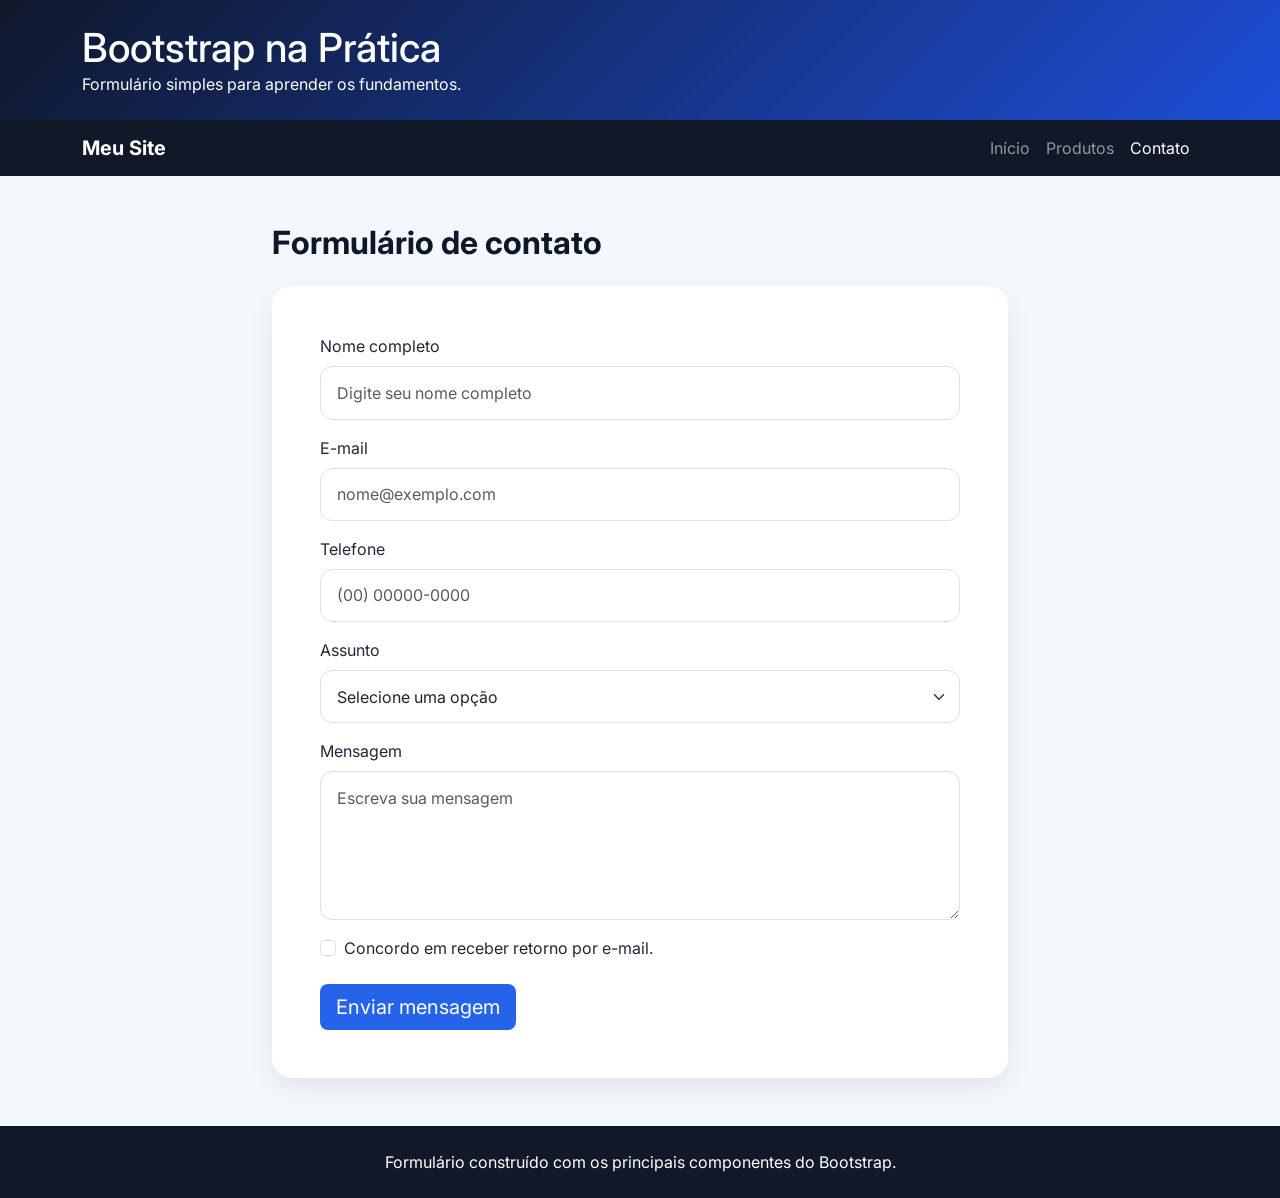
==== contato.html @ 5fde9490 "Initial commit: site didático Bootstrap com 3 páginas Site introdutório de HTML/CSS/Bootstrap com: -" ====
<!DOCTYPE html>
<html lang="pt-BR">
<head>
  <meta charset="UTF-8">
  <meta name="viewport" content="width=device-width, initial-scale=1.0">
  <title>Contato</title>

  <link rel="preconnect" href="https://fonts.googleapis.com">
  <link rel="preconnect" href="https://fonts.gstatic.com" crossorigin>
  <link href="https://fonts.googleapis.com/css2?family=Inter:wght@400;600;700&display=swap" rel="stylesheet">

  <link
    href="https://cdn.jsdelivr.net/npm/bootstrap@5.3.3/dist/css/bootstrap.min.css"
    rel="stylesheet"
  >

  <link rel="stylesheet" href="css/style.css">
</head>
<body>

  <header class="topo">
    <div class="container py-4">
      <h1 class="m-0">Bootstrap na Prática</h1>
      <p class="m-0">Formulário simples para aprender os fundamentos.</p>
    </div>
  </header>

  <nav class="navbar navbar-expand-lg navbar-dark menu-principal">
    <div class="container">
      <a class="navbar-brand fw-bold" href="index.html">Meu Site</a>

      <button class="navbar-toggler" type="button" data-bs-toggle="collapse" data-bs-target="#menuNavegacao" aria-controls="menuNavegacao" aria-expanded="false" aria-label="Alternar navegação">
        <span class="navbar-toggler-icon"></span>
      </button>

      <div class="collapse navbar-collapse" id="menuNavegacao">
        <ul class="navbar-nav ms-auto">
          <li class="nav-item">
            <a class="nav-link" href="index.html">Início</a>
          </li>
          <li class="nav-item">
            <a class="nav-link" href="produtos.html">Produtos</a>
          </li>
          <li class="nav-item">
            <a class="nav-link active" href="contato.html">Contato</a>
          </li>
        </ul>
      </div>
    </div>
  </nav>

  <main class="container my-5">
    <section class="row justify-content-center">
      <div class="col-lg-8">
        <h2 class="titulo-secao mb-4">Formulário de contato</h2>

        <form class="card-form p-4 p-md-5">
          <div class="mb-3">
            <label for="nome" class="form-label">Nome completo</label>
            <input type="text" class="form-control" id="nome" placeholder="Digite seu nome completo">
          </div>

          <div class="mb-3">
            <label for="email" class="form-label">E-mail</label>
            <input type="email" class="form-control" id="email" placeholder="nome@exemplo.com">
          </div>

          <div class="mb-3">
            <label for="telefone" class="form-label">Telefone</label>
            <input type="tel" class="form-control" id="telefone" placeholder="(00) 00000-0000">
          </div>

          <div class="mb-3">
            <label for="assunto" class="form-label">Assunto</label>
            <select class="form-select" id="assunto">
              <option selected>Selecione uma opção</option>
              <option value="duvida">Dúvida</option>
              <option value="suporte">Suporte</option>
              <option value="orcamento">Orçamento</option>
            </select>
          </div>

          <div class="mb-3">
            <label for="mensagem" class="form-label">Mensagem</label>
            <textarea class="form-control" id="mensagem" rows="5" placeholder="Escreva sua mensagem"></textarea>
          </div>

          <div class="form-check mb-4">
            <input class="form-check-input" type="checkbox" value="" id="confirmacao">
            <label class="form-check-label" for="confirmacao">
              Concordo em receber retorno por e-mail.
            </label>
          </div>

          <button type="submit" class="btn btn-primary btn-lg">Enviar mensagem</button>
        </form>
      </div>
    </section>
  </main>

  <footer class="rodape">
    <div class="container py-4 text-center">
      <p class="m-0">Formulário construído com os principais componentes do Bootstrap.</p>
    </div>
  </footer>

  <script src="https://cdn.jsdelivr.net/npm/bootstrap@5.3.3/dist/js/bootstrap.bundle.min.js"></script>
</body>
</html>
---- css/style.css ----
* {
  box-sizing: border-box;
}

body {
  margin: 0;
  font-family: 'Inter', sans-serif;
  background: #f4f7fb;
  color: #1f2937;
}

.topo {
  background: linear-gradient(135deg, #0f172a, #1d4ed8);
  color: #ffffff;
}

.menu-principal {
  background: #111827;
}

.titulo-secao {
  font-weight: 700;
  color: #0f172a;
}

.imagem-carrossel {
  height: 500px;
  object-fit: cover;
}

.card-galeria {
  background: #ffffff;
  border-radius: 18px;
  overflow: hidden;
  box-shadow: 0 10px 25px rgba(15, 23, 42, 0.08);
  transition: transform 0.3s ease, box-shadow 0.3s ease;
  margin: 0;
}

.card-galeria img {
  width: 100%;
  height: 220px;
  object-fit: cover;
  display: block;
}

.card-galeria figcaption {
  padding: 1rem;
  text-align: center;
  font-weight: 600;
  background: #ffffff;
}

.card-galeria:hover {
  transform: translateY(-8px);
  box-shadow: 0 18px 35px rgba(15, 23, 42, 0.14);
}

.tabela-personalizada {
  background: #ffffff;
  border-radius: 16px;
  overflow: hidden;
  box-shadow: 0 10px 25px rgba(15, 23, 42, 0.08);
}

.card-form {
  background: #ffffff;
  border-radius: 20px;
  box-shadow: 0 10px 25px rgba(15, 23, 42, 0.08);
}

.rodape {
  background: #111827;
  color: #ffffff;
  margin-top: 40px;
}

.btn-primary {
  background: #2563eb;
  border: none;
}

.btn-primary:hover {
  background: #1d4ed8;
}

.form-control,
.form-select {
  border-radius: 12px;
  padding: 0.85rem 1rem;
}

@media (max-width: 768px) {
  .imagem-carrossel {
    height: 280px;
  }
}
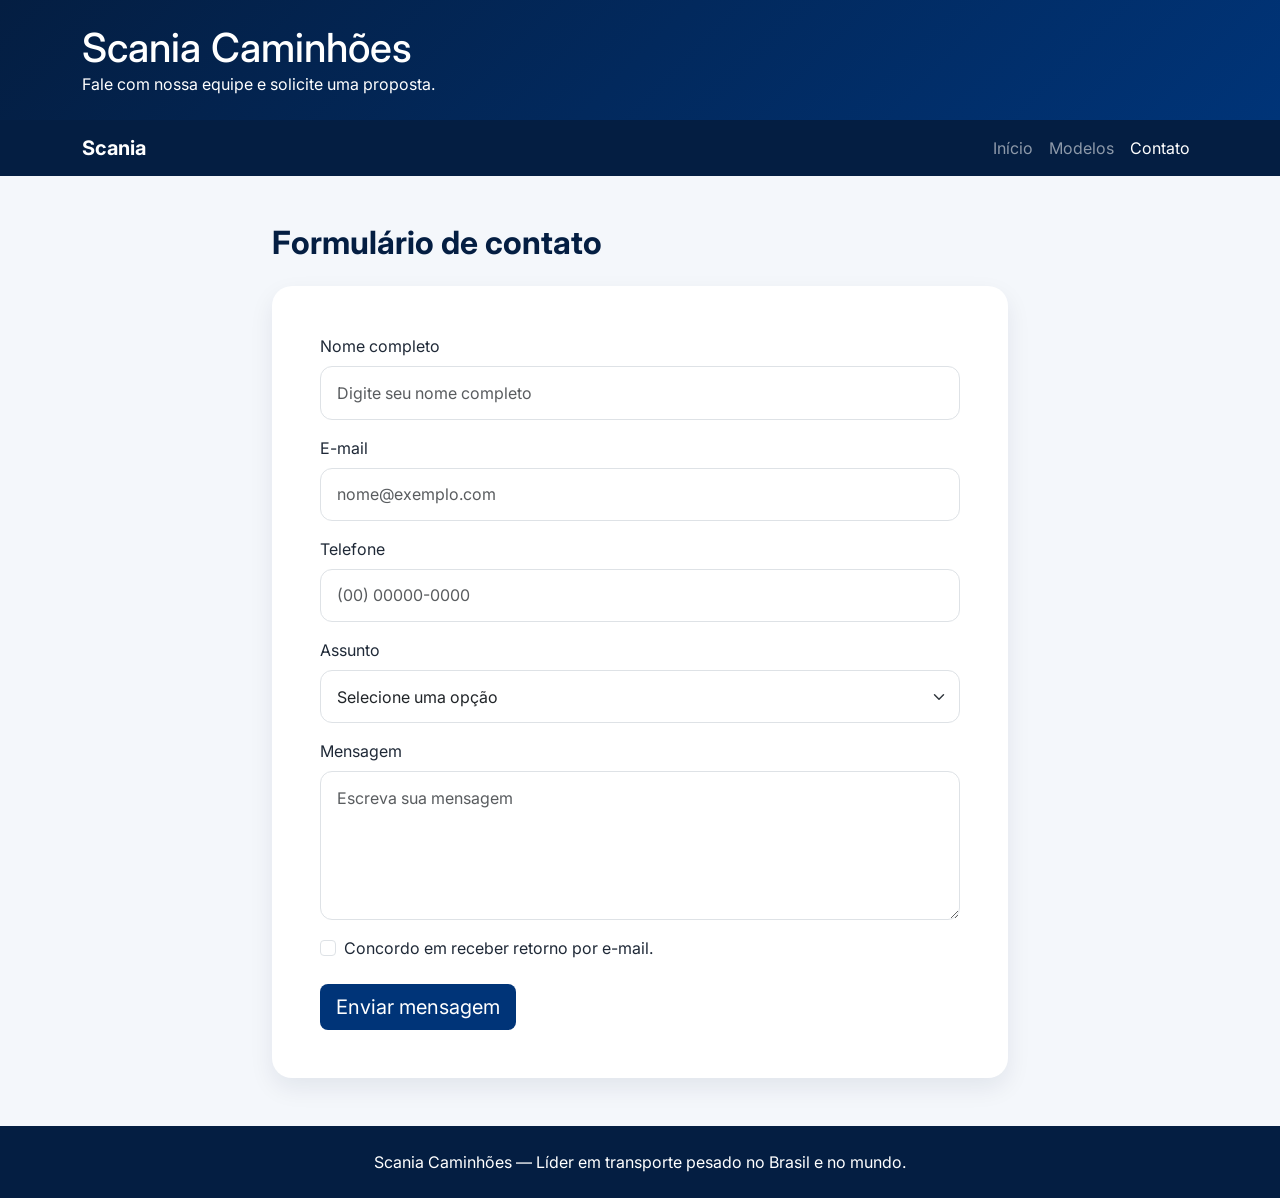
==== commit d984464b: "Adapta site para Scania Caminhões Altera textos, cores e imagens das três páginas para o tema Scania" ====
--- a/contato.html
+++ b/contato.html
@@ -3,7 +3,7 @@
 <head>
   <meta charset="UTF-8">
   <meta name="viewport" content="width=device-width, initial-scale=1.0">
-  <title>Contato</title>
+  <title>Contato Scania</title>
 
   <link rel="preconnect" href="https://fonts.googleapis.com">
   <link rel="preconnect" href="https://fonts.gstatic.com" crossorigin>
@@ -20,14 +20,14 @@
 
   <header class="topo">
     <div class="container py-4">
-      <h1 class="m-0">Bootstrap na Prática</h1>
-      <p class="m-0">Formulário simples para aprender os fundamentos.</p>
+      <h1 class="m-0">Scania Caminhões</h1>
+      <p class="m-0">Fale com nossa equipe e solicite uma proposta.</p>
     </div>
   </header>
 
   <nav class="navbar navbar-expand-lg navbar-dark menu-principal">
     <div class="container">
-      <a class="navbar-brand fw-bold" href="index.html">Meu Site</a>
+      <a class="navbar-brand fw-bold" href="index.html">Scania</a>
 
       <button class="navbar-toggler" type="button" data-bs-toggle="collapse" data-bs-target="#menuNavegacao" aria-controls="menuNavegacao" aria-expanded="false" aria-label="Alternar navegação">
         <span class="navbar-toggler-icon"></span>
@@ -39,7 +39,7 @@
             <a class="nav-link" href="index.html">Início</a>
           </li>
           <li class="nav-item">
-            <a class="nav-link" href="produtos.html">Produtos</a>
+            <a class="nav-link" href="produtos.html">Modelos</a>
           </li>
           <li class="nav-item">
             <a class="nav-link active" href="contato.html">Contato</a>
@@ -74,8 +74,9 @@
             <label for="assunto" class="form-label">Assunto</label>
             <select class="form-select" id="assunto">
               <option selected>Selecione uma opção</option>
-              <option value="duvida">Dúvida</option>
-              <option value="suporte">Suporte</option>
+              <option value="compra">Compra de caminhão</option>
+              <option value="pecas">Peças e acessórios</option>
+              <option value="assistencia">Assistência técnica</option>
               <option value="orcamento">Orçamento</option>
             </select>
           </div>
@@ -100,7 +101,7 @@
 
   <footer class="rodape">
     <div class="container py-4 text-center">
-      <p class="m-0">Formulário construído com os principais componentes do Bootstrap.</p>
+      <p class="m-0">Scania Caminhões — Líder em transporte pesado no Brasil e no mundo.</p>
     </div>
   </footer>
 
--- a/css/style.css
+++ b/css/style.css
@@ -10,17 +10,17 @@
 }
 
 .topo {
-  background: linear-gradient(135deg, #0f172a, #1d4ed8);
+  background: linear-gradient(135deg, #041e42, #003478);
   color: #ffffff;
 }
 
 .menu-principal {
-  background: #111827;
+  background: #041e42;
 }
 
 .titulo-secao {
   font-weight: 700;
-  color: #0f172a;
+  color: #041e42;
 }
 
 .imagem-carrossel {
@@ -32,7 +32,7 @@
   background: #ffffff;
   border-radius: 18px;
   overflow: hidden;
-  box-shadow: 0 10px 25px rgba(15, 23, 42, 0.08);
+  box-shadow: 0 10px 25px rgba(4, 30, 66, 0.08);
   transition: transform 0.3s ease, box-shadow 0.3s ease;
   margin: 0;
 }
@@ -53,35 +53,35 @@
 
 .card-galeria:hover {
   transform: translateY(-8px);
-  box-shadow: 0 18px 35px rgba(15, 23, 42, 0.14);
+  box-shadow: 0 18px 35px rgba(4, 30, 66, 0.18);
 }
 
 .tabela-personalizada {
   background: #ffffff;
   border-radius: 16px;
   overflow: hidden;
-  box-shadow: 0 10px 25px rgba(15, 23, 42, 0.08);
+  box-shadow: 0 10px 25px rgba(4, 30, 66, 0.08);
 }
 
 .card-form {
   background: #ffffff;
   border-radius: 20px;
-  box-shadow: 0 10px 25px rgba(15, 23, 42, 0.08);
+  box-shadow: 0 10px 25px rgba(4, 30, 66, 0.08);
 }
 
 .rodape {
-  background: #111827;
+  background: #041e42;
   color: #ffffff;
   margin-top: 40px;
 }
 
 .btn-primary {
-  background: #2563eb;
+  background: #003478;
   border: none;
 }
 
 .btn-primary:hover {
-  background: #1d4ed8;
+  background: #041e42;
 }
 
 .form-control,
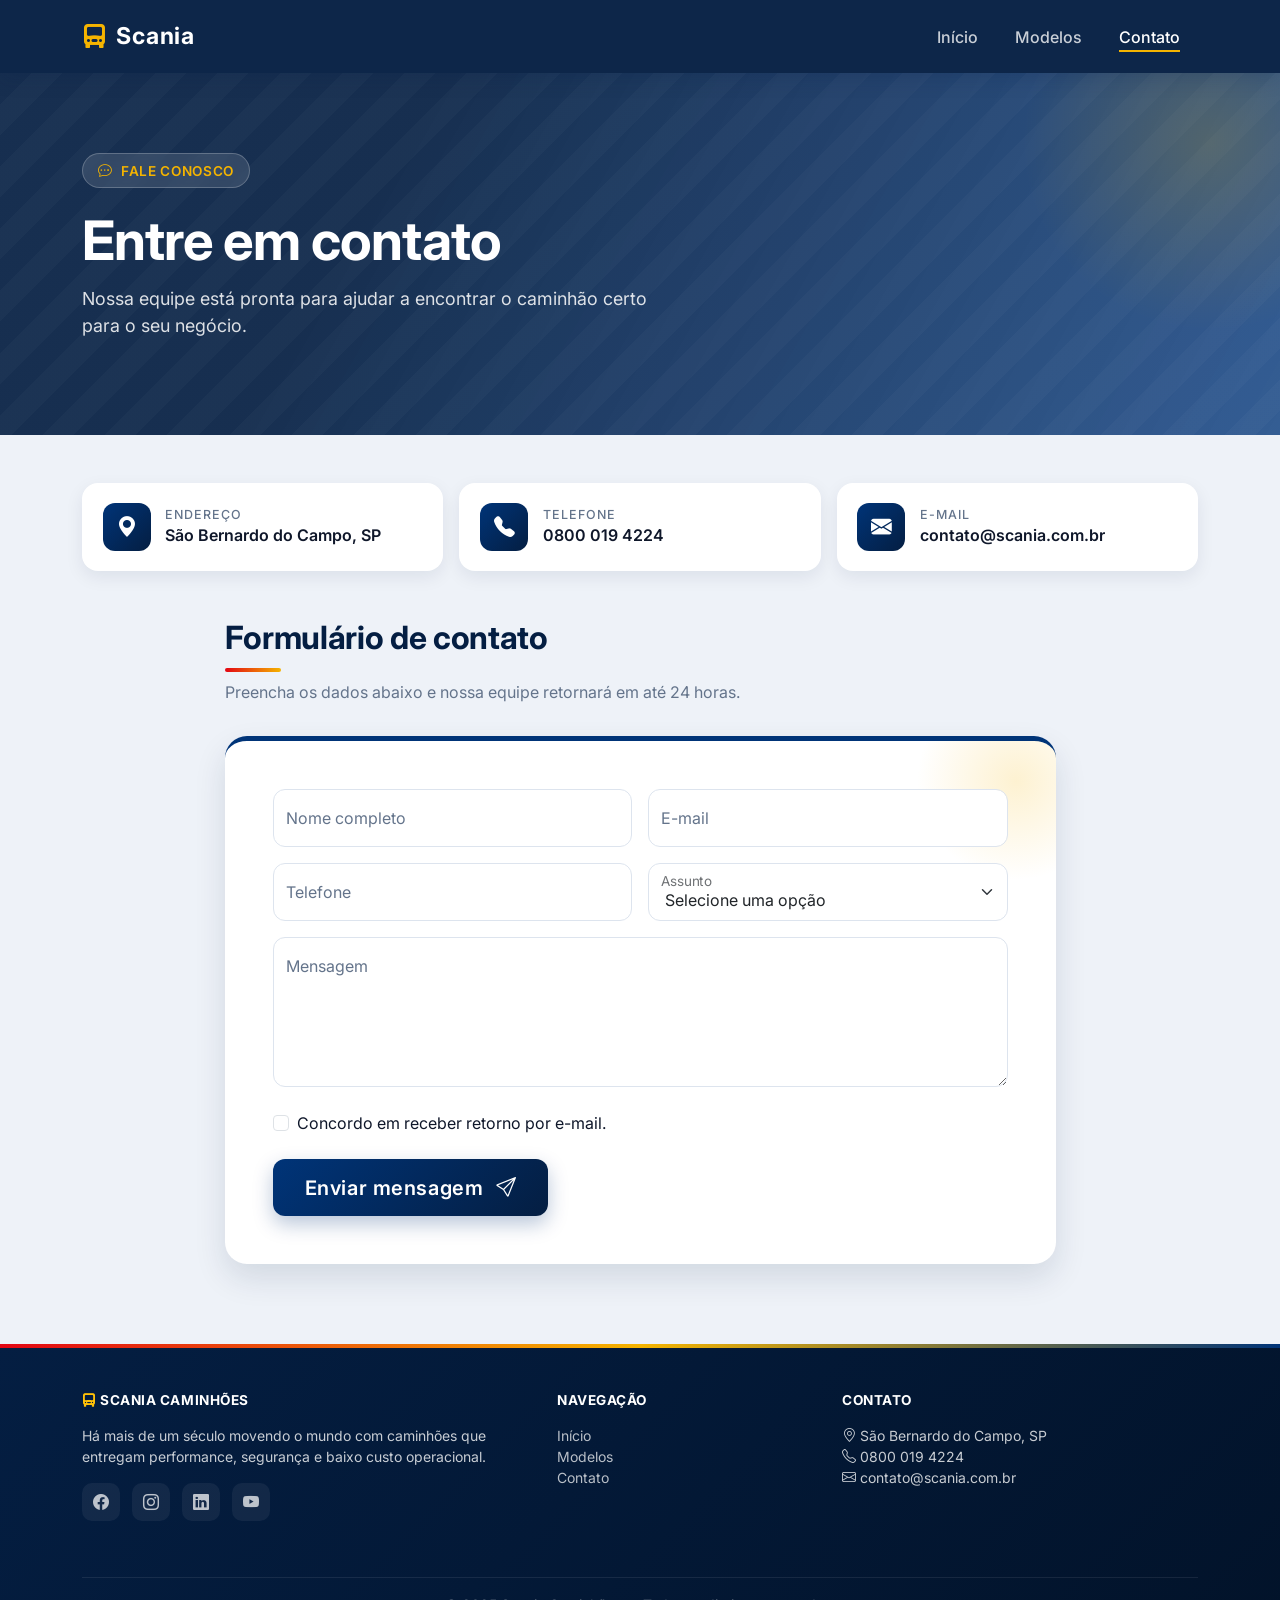
==== commit 93018048: "Estiliza site com visual mais moderno e interativo - Hero com imagem de fundo, gradiente, padrão dia" ====
--- a/contato.html
+++ b/contato.html
@@ -7,27 +7,26 @@
 
   <link rel="preconnect" href="https://fonts.googleapis.com">
   <link rel="preconnect" href="https://fonts.gstatic.com" crossorigin>
-  <link href="https://fonts.googleapis.com/css2?family=Inter:wght@400;600;700&display=swap" rel="stylesheet">
+  <link href="https://fonts.googleapis.com/css2?family=Inter:wght@400;500;600;700&display=swap" rel="stylesheet">
 
   <link
     href="https://cdn.jsdelivr.net/npm/bootstrap@5.3.3/dist/css/bootstrap.min.css"
     rel="stylesheet"
+  >
+  <link
+    rel="stylesheet"
+    href="https://cdn.jsdelivr.net/npm/bootstrap-icons@1.11.3/font/bootstrap-icons.css"
   >
 
   <link rel="stylesheet" href="css/style.css">
 </head>
 <body>
 
-  <header class="topo">
-    <div class="container py-4">
-      <h1 class="m-0">Scania Caminhões</h1>
-      <p class="m-0">Fale com nossa equipe e solicite uma proposta.</p>
-    </div>
-  </header>
-
-  <nav class="navbar navbar-expand-lg navbar-dark menu-principal">
+  <nav class="navbar navbar-expand-lg navbar-dark menu-principal sticky-top">
     <div class="container">
-      <a class="navbar-brand fw-bold" href="index.html">Scania</a>
+      <a class="navbar-brand fw-bold" href="index.html">
+        <i class="bi bi-truck-front-fill"></i> Scania
+      </a>
 
       <button class="navbar-toggler" type="button" data-bs-toggle="collapse" data-bs-target="#menuNavegacao" aria-controls="menuNavegacao" aria-expanded="false" aria-label="Alternar navegação">
         <span class="navbar-toggler-icon"></span>
@@ -49,59 +48,141 @@
     </div>
   </nav>
 
+  <header class="topo">
+    <div class="container">
+      <span class="badge-line">
+        <i class="bi bi-chat-dots"></i> Fale conosco
+      </span>
+      <h1 class="m-0">Entre em contato</h1>
+      <p class="m-0">Nossa equipe está pronta para ajudar a encontrar o caminhão certo para o seu negócio.</p>
+    </div>
+  </header>
+
   <main class="container my-5">
-    <section class="row justify-content-center">
-      <div class="col-lg-8">
-        <h2 class="titulo-secao mb-4">Formulário de contato</h2>
+
+    <section class="row g-3 mb-5 reveal">
+      <div class="col-md-4">
+        <div class="info-card">
+          <div class="icon"><i class="bi bi-geo-alt-fill"></i></div>
+          <div>
+            <h6>Endereço</h6>
+            <p>São Bernardo do Campo, SP</p>
+          </div>
+        </div>
+      </div>
+      <div class="col-md-4">
+        <div class="info-card">
+          <div class="icon"><i class="bi bi-telephone-fill"></i></div>
+          <div>
+            <h6>Telefone</h6>
+            <p>0800 019 4224</p>
+          </div>
+        </div>
+      </div>
+      <div class="col-md-4">
+        <div class="info-card">
+          <div class="icon"><i class="bi bi-envelope-fill"></i></div>
+          <div>
+            <h6>E-mail</h6>
+            <p>contato@scania.com.br</p>
+          </div>
+        </div>
+      </div>
+    </section>
+
+    <section class="row justify-content-center reveal">
+      <div class="col-lg-9">
+        <h2 class="titulo-secao mb-2">Formulário de contato</h2>
+        <p class="subtitulo">Preencha os dados abaixo e nossa equipe retornará em até 24 horas.</p>
 
         <form class="card-form p-4 p-md-5">
-          <div class="mb-3">
-            <label for="nome" class="form-label">Nome completo</label>
-            <input type="text" class="form-control" id="nome" placeholder="Digite seu nome completo">
+          <div class="row g-3">
+            <div class="col-md-6">
+              <div class="form-floating">
+                <input type="text" class="form-control" id="nome" placeholder="Nome">
+                <label for="nome">Nome completo</label>
+              </div>
+            </div>
+            <div class="col-md-6">
+              <div class="form-floating">
+                <input type="email" class="form-control" id="email" placeholder="email">
+                <label for="email">E-mail</label>
+              </div>
+            </div>
+            <div class="col-md-6">
+              <div class="form-floating">
+                <input type="tel" class="form-control" id="telefone" placeholder="Telefone">
+                <label for="telefone">Telefone</label>
+              </div>
+            </div>
+            <div class="col-md-6">
+              <div class="form-floating">
+                <select class="form-select" id="assunto">
+                  <option selected>Selecione uma opção</option>
+                  <option value="compra">Compra de caminhão</option>
+                  <option value="pecas">Peças e acessórios</option>
+                  <option value="assistencia">Assistência técnica</option>
+                  <option value="orcamento">Orçamento</option>
+                </select>
+                <label for="assunto">Assunto</label>
+              </div>
+            </div>
+            <div class="col-12">
+              <div class="form-floating">
+                <textarea class="form-control" id="mensagem" placeholder="Mensagem" style="height: 150px;"></textarea>
+                <label for="mensagem">Mensagem</label>
+              </div>
+            </div>
           </div>
 
-          <div class="mb-3">
-            <label for="email" class="form-label">E-mail</label>
-            <input type="email" class="form-control" id="email" placeholder="nome@exemplo.com">
-          </div>
-
-          <div class="mb-3">
-            <label for="telefone" class="form-label">Telefone</label>
-            <input type="tel" class="form-control" id="telefone" placeholder="(00) 00000-0000">
-          </div>
-
-          <div class="mb-3">
-            <label for="assunto" class="form-label">Assunto</label>
-            <select class="form-select" id="assunto">
-              <option selected>Selecione uma opção</option>
-              <option value="compra">Compra de caminhão</option>
-              <option value="pecas">Peças e acessórios</option>
-              <option value="assistencia">Assistência técnica</option>
-              <option value="orcamento">Orçamento</option>
-            </select>
-          </div>
-
-          <div class="mb-3">
-            <label for="mensagem" class="form-label">Mensagem</label>
-            <textarea class="form-control" id="mensagem" rows="5" placeholder="Escreva sua mensagem"></textarea>
-          </div>
-
-          <div class="form-check mb-4">
+          <div class="form-check my-4">
             <input class="form-check-input" type="checkbox" value="" id="confirmacao">
             <label class="form-check-label" for="confirmacao">
               Concordo em receber retorno por e-mail.
             </label>
           </div>
 
-          <button type="submit" class="btn btn-primary btn-lg">Enviar mensagem</button>
+          <button type="submit" class="btn btn-primary btn-lg">
+            Enviar mensagem <i class="bi bi-send"></i>
+          </button>
         </form>
       </div>
     </section>
   </main>
 
   <footer class="rodape">
-    <div class="container py-4 text-center">
-      <p class="m-0">Scania Caminhões — Líder em transporte pesado no Brasil e no mundo.</p>
+    <div class="container">
+      <div class="row g-4 pb-3">
+        <div class="col-md-5">
+          <h6><i class="bi bi-truck-front-fill text-warning"></i> Scania Caminhões</h6>
+          <p class="small">Há mais de um século movendo o mundo com caminhões que entregam performance, segurança e baixo custo operacional.</p>
+          <div class="social mt-3">
+            <a href="#" aria-label="Facebook"><i class="bi bi-facebook"></i></a>
+            <a href="#" aria-label="Instagram"><i class="bi bi-instagram"></i></a>
+            <a href="#" aria-label="LinkedIn"><i class="bi bi-linkedin"></i></a>
+            <a href="#" aria-label="YouTube"><i class="bi bi-youtube"></i></a>
+          </div>
+        </div>
+        <div class="col-6 col-md-3">
+          <h6>Navegação</h6>
+          <ul class="list-unstyled small">
+            <li><a href="index.html">Início</a></li>
+            <li><a href="produtos.html">Modelos</a></li>
+            <li><a href="contato.html">Contato</a></li>
+          </ul>
+        </div>
+        <div class="col-6 col-md-4">
+          <h6>Contato</h6>
+          <ul class="list-unstyled small">
+            <li><i class="bi bi-geo-alt"></i> São Bernardo do Campo, SP</li>
+            <li><i class="bi bi-telephone"></i> 0800 019 4224</li>
+            <li><i class="bi bi-envelope"></i> contato@scania.com.br</li>
+          </ul>
+        </div>
+      </div>
+      <div class="rodape-base">
+        © 2025 Scania Caminhões — Todos os direitos reservados.
+      </div>
     </div>
   </footer>
 
--- a/css/style.css
+++ b/css/style.css
@@ -1,97 +1,657 @@
+:root {
+  --scania-deep: #041e42;
+  --scania-blue: #003478;
+  --scania-light: #1e5fbb;
+  --scania-red: #e30613;
+  --scania-gold: #f5b400;
+  --bg-soft: #eef2f8;
+  --text-dark: #0f172a;
+  --text-muted: #64748b;
+  --white: #ffffff;
+  --shadow-sm: 0 6px 18px rgba(4, 30, 66, 0.08);
+  --shadow-md: 0 14px 32px rgba(4, 30, 66, 0.12);
+  --shadow-lg: 0 24px 50px rgba(4, 30, 66, 0.22);
+  --radius-md: 16px;
+  --radius-lg: 22px;
+  --transition: 0.35s cubic-bezier(0.22, 0.61, 0.36, 1);
+}
+
 * {
   box-sizing: border-box;
+}
+
+html {
+  scroll-behavior: smooth;
 }
 
 body {
   margin: 0;
   font-family: 'Inter', sans-serif;
-  background: #f4f7fb;
-  color: #1f2937;
-}
-
+  background: var(--bg-soft);
+  color: var(--text-dark);
+  -webkit-font-smoothing: antialiased;
+  overflow-x: hidden;
+}
+
+::selection {
+  background: var(--scania-blue);
+  color: var(--white);
+}
+
+::-webkit-scrollbar {
+  width: 10px;
+}
+::-webkit-scrollbar-track {
+  background: #dde6f1;
+}
+::-webkit-scrollbar-thumb {
+  background: linear-gradient(180deg, var(--scania-blue), var(--scania-deep));
+  border-radius: 10px;
+}
+::-webkit-scrollbar-thumb:hover {
+  background: var(--scania-deep);
+}
+
+/* ============ HERO / TOPO ============ */
 .topo {
-  background: linear-gradient(135deg, #041e42, #003478);
-  color: #ffffff;
-}
-
+  position: relative;
+  color: var(--white);
+  padding: 5rem 0 6rem;
+  background:
+    linear-gradient(120deg, rgba(4, 30, 66, 0.92) 30%, rgba(0, 52, 120, 0.78) 100%),
+    url('https://images.unsplash.com/photo-1601584115197-04ecc0da31d7?w=1800&q=80') center/cover no-repeat;
+  overflow: hidden;
+  isolation: isolate;
+}
+
+.topo::before {
+  content: "";
+  position: absolute;
+  inset: 0;
+  background:
+    repeating-linear-gradient(
+      135deg,
+      transparent 0 22px,
+      rgba(255, 255, 255, 0.025) 22px 44px
+    );
+  z-index: -1;
+}
+
+.topo::after {
+  content: "";
+  position: absolute;
+  right: -120px;
+  top: -120px;
+  width: 380px;
+  height: 380px;
+  background: radial-gradient(circle, rgba(245, 180, 0, 0.18), transparent 70%);
+  border-radius: 50%;
+  z-index: -1;
+}
+
+.topo .container {
+  position: relative;
+  z-index: 1;
+}
+
+.topo h1 {
+  font-size: clamp(2rem, 4.5vw, 3.4rem);
+  font-weight: 700;
+  letter-spacing: -0.02em;
+  margin-bottom: 0.75rem !important;
+  animation: fadeUp 0.8s var(--transition) both;
+}
+
+.topo p {
+  font-size: clamp(1rem, 1.4vw, 1.2rem);
+  color: rgba(255, 255, 255, 0.85);
+  max-width: 600px;
+  animation: fadeUp 0.8s 0.15s var(--transition) both;
+}
+
+.topo .badge-line {
+  display: inline-flex;
+  align-items: center;
+  gap: 0.5rem;
+  background: rgba(255, 255, 255, 0.12);
+  border: 1px solid rgba(255, 255, 255, 0.22);
+  backdrop-filter: blur(8px);
+  padding: 0.4rem 0.95rem;
+  border-radius: 999px;
+  font-size: 0.85rem;
+  font-weight: 600;
+  letter-spacing: 0.05em;
+  text-transform: uppercase;
+  color: var(--scania-gold);
+  margin-bottom: 1.25rem;
+  animation: fadeUp 0.8s var(--transition) both;
+}
+
+.topo .badge-line i {
+  color: var(--scania-gold);
+}
+
+/* ============ NAVBAR ============ */
 .menu-principal {
-  background: #041e42;
+  background: rgba(4, 30, 66, 0.96);
+  backdrop-filter: blur(10px);
+  box-shadow: 0 4px 20px rgba(4, 30, 66, 0.18);
+  padding: 0.85rem 0;
+  transition: background var(--transition), box-shadow var(--transition);
+}
+
+.menu-principal .navbar-brand {
+  font-size: 1.45rem;
+  letter-spacing: 0.04em;
+  display: inline-flex;
+  align-items: center;
+  gap: 0.55rem;
+  color: var(--white);
+}
+
+.menu-principal .navbar-brand i {
+  color: var(--scania-gold);
+  font-size: 1.5rem;
+}
+
+.menu-principal .nav-link {
+  position: relative;
+  color: rgba(255, 255, 255, 0.78) !important;
+  font-weight: 500;
+  padding: 0.5rem 1rem !important;
+  margin: 0 0.15rem;
+  transition: color var(--transition);
+}
+
+.menu-principal .nav-link::after {
+  content: "";
+  position: absolute;
+  left: 1rem;
+  right: 1rem;
+  bottom: 0.3rem;
+  height: 2px;
+  background: var(--scania-gold);
+  transform: scaleX(0);
+  transform-origin: left;
+  transition: transform var(--transition);
+}
+
+.menu-principal .nav-link:hover,
+.menu-principal .nav-link.active {
+  color: var(--white) !important;
+}
+
+.menu-principal .nav-link:hover::after,
+.menu-principal .nav-link.active::after {
+  transform: scaleX(1);
+}
+
+/* ============ SEÇÕES ============ */
+main {
+  position: relative;
 }
 
 .titulo-secao {
   font-weight: 700;
-  color: #041e42;
+  color: var(--scania-deep);
+  font-size: clamp(1.6rem, 2.5vw, 2.1rem);
+  position: relative;
+  display: inline-block;
+  letter-spacing: -0.01em;
+}
+
+.titulo-secao::after {
+  content: "";
+  display: block;
+  width: 56px;
+  height: 4px;
+  border-radius: 2px;
+  margin-top: 0.65rem;
+  background: linear-gradient(90deg, var(--scania-red), var(--scania-gold));
+}
+
+.subtitulo {
+  color: var(--text-muted);
+  font-size: 1rem;
+  max-width: 640px;
+  margin-bottom: 2rem;
+}
+
+/* ============ CARROSSEL ============ */
+#carrosselPrincipal {
+  border-radius: var(--radius-lg);
+  box-shadow: var(--shadow-lg);
 }
 
 .imagem-carrossel {
-  height: 500px;
+  height: 540px;
   object-fit: cover;
-}
-
+  filter: brightness(0.85);
+}
+
+.carousel-caption {
+  text-align: left;
+  left: 8%;
+  right: auto;
+  bottom: 2.5rem;
+  padding: 1.5rem 1.8rem;
+  background: rgba(4, 30, 66, 0.55);
+  backdrop-filter: blur(14px);
+  border-radius: var(--radius-md);
+  max-width: 480px;
+  border-left: 4px solid var(--scania-gold);
+  animation: slideInLeft 0.7s var(--transition) both;
+}
+
+.carousel-caption h5 {
+  font-size: 1.7rem;
+  font-weight: 700;
+  margin-bottom: 0.4rem;
+}
+
+.carousel-caption p {
+  margin: 0;
+  color: rgba(255, 255, 255, 0.9);
+}
+
+.carousel-indicators {
+  margin-bottom: 1.2rem;
+}
+
+.carousel-indicators button {
+  width: 38px !important;
+  height: 4px !important;
+  border-radius: 4px;
+  background: rgba(255, 255, 255, 0.6) !important;
+  border: none !important;
+  transition: background var(--transition), width var(--transition);
+}
+
+.carousel-indicators button.active {
+  background: var(--scania-gold) !important;
+  width: 60px !important;
+}
+
+.carousel-control-prev-icon,
+.carousel-control-next-icon {
+  background-color: rgba(4, 30, 66, 0.55);
+  border-radius: 50%;
+  padding: 1.5rem;
+  background-size: 50% 50%;
+  transition: background var(--transition);
+}
+
+.carousel-control-prev:hover .carousel-control-prev-icon,
+.carousel-control-next:hover .carousel-control-next-icon {
+  background-color: var(--scania-gold);
+}
+
+/* ============ GALERIA ============ */
 .card-galeria {
-  background: #ffffff;
-  border-radius: 18px;
+  position: relative;
+  background: var(--white);
+  border-radius: var(--radius-lg);
   overflow: hidden;
-  box-shadow: 0 10px 25px rgba(4, 30, 66, 0.08);
-  transition: transform 0.3s ease, box-shadow 0.3s ease;
+  box-shadow: var(--shadow-sm);
+  transition: transform var(--transition), box-shadow var(--transition);
   margin: 0;
+  cursor: pointer;
+}
+
+.card-galeria .img-wrap {
+  position: relative;
+  overflow: hidden;
+  height: 240px;
 }
 
 .card-galeria img {
   width: 100%;
-  height: 220px;
+  height: 100%;
   object-fit: cover;
   display: block;
+  transition: transform 0.8s var(--transition);
+}
+
+.card-galeria .overlay {
+  position: absolute;
+  inset: 0;
+  display: flex;
+  align-items: flex-end;
+  justify-content: flex-start;
+  padding: 1.2rem;
+  background: linear-gradient(0deg, rgba(4, 30, 66, 0.85) 0%, rgba(4, 30, 66, 0) 60%);
+  opacity: 0;
+  transition: opacity var(--transition);
+}
+
+.card-galeria .overlay span {
+  color: var(--white);
+  font-weight: 600;
+  font-size: 0.95rem;
+  display: inline-flex;
+  align-items: center;
+  gap: 0.4rem;
+  transform: translateY(10px);
+  transition: transform var(--transition);
 }
 
 .card-galeria figcaption {
-  padding: 1rem;
-  text-align: center;
-  font-weight: 600;
-  background: #ffffff;
+  padding: 1.1rem 1.3rem;
+  font-weight: 600;
+  background: var(--white);
+  color: var(--text-dark);
+  border-top: 3px solid transparent;
+  transition: border-color var(--transition), color var(--transition);
 }
 
 .card-galeria:hover {
-  transform: translateY(-8px);
-  box-shadow: 0 18px 35px rgba(4, 30, 66, 0.18);
-}
-
+  transform: translateY(-10px);
+  box-shadow: var(--shadow-md);
+}
+
+.card-galeria:hover img {
+  transform: scale(1.12);
+}
+
+.card-galeria:hover .overlay {
+  opacity: 1;
+}
+
+.card-galeria:hover .overlay span {
+  transform: translateY(0);
+}
+
+.card-galeria:hover figcaption {
+  border-color: var(--scania-gold);
+  color: var(--scania-deep);
+}
+
+/* ============ TABELA ============ */
 .tabela-personalizada {
-  background: #ffffff;
-  border-radius: 16px;
+  background: var(--white);
+  border-radius: var(--radius-lg);
   overflow: hidden;
-  box-shadow: 0 10px 25px rgba(4, 30, 66, 0.08);
-}
-
+  box-shadow: var(--shadow-md);
+  margin-bottom: 0;
+}
+
+.tabela-personalizada thead {
+  background: linear-gradient(135deg, var(--scania-deep), var(--scania-blue));
+  color: var(--white);
+}
+
+.tabela-personalizada thead th {
+  border: none !important;
+  padding: 1.1rem 1.25rem;
+  font-weight: 600;
+  font-size: 0.85rem;
+  text-transform: uppercase;
+  letter-spacing: 0.08em;
+}
+
+.tabela-personalizada tbody td {
+  padding: 1rem 1.25rem;
+  vertical-align: middle;
+  border-color: #e6ecf5;
+}
+
+.tabela-personalizada tbody tr {
+  transition: background var(--transition);
+}
+
+.tabela-personalizada tbody tr:hover {
+  background: #f2f6fc !important;
+}
+
+.tabela-personalizada tbody tr td:first-child {
+  font-weight: 700;
+  color: var(--scania-blue);
+}
+
+.tabela-personalizada tbody tr td:nth-child(2) {
+  font-weight: 600;
+}
+
+.badge-categoria {
+  display: inline-block;
+  padding: 0.35rem 0.85rem;
+  border-radius: 999px;
+  font-size: 0.78rem;
+  font-weight: 600;
+  letter-spacing: 0.02em;
+}
+
+.badge-categoria.extra { background: #ffe9ea; color: var(--scania-red); }
+.badge-categoria.semi  { background: #e6efff; color: var(--scania-blue); }
+.badge-categoria.medio { background: #fff5d6; color: #8a6500; }
+
+.estoque-pill {
+  display: inline-block;
+  background: #e8f6ee;
+  color: #1e7d3b;
+  padding: 0.25rem 0.7rem;
+  border-radius: 8px;
+  font-weight: 600;
+  font-size: 0.9rem;
+}
+
+.estoque-pill.baixo { background: #fde8e8; color: #b42323; }
+
+/* ============ FORMULÁRIO ============ */
 .card-form {
-  background: #ffffff;
-  border-radius: 20px;
-  box-shadow: 0 10px 25px rgba(4, 30, 66, 0.08);
-}
-
-.rodape {
-  background: #041e42;
-  color: #ffffff;
-  margin-top: 40px;
-}
-
-.btn-primary {
-  background: #003478;
-  border: none;
-}
-
-.btn-primary:hover {
-  background: #041e42;
+  background: var(--white);
+  border-radius: var(--radius-lg);
+  box-shadow: var(--shadow-md);
+  border-top: 5px solid var(--scania-blue);
+  position: relative;
+  overflow: hidden;
+}
+
+.card-form::before {
+  content: "";
+  position: absolute;
+  top: -60px;
+  right: -60px;
+  width: 200px;
+  height: 200px;
+  background: radial-gradient(circle, rgba(245, 180, 0, 0.18), transparent 70%);
+  border-radius: 50%;
+}
+
+.form-floating > label {
+  color: var(--text-muted);
 }
 
 .form-control,
 .form-select {
   border-radius: 12px;
-  padding: 0.85rem 1rem;
-}
-
+  padding: 0.95rem 1rem;
+  border: 1.5px solid #dde4ee;
+  transition: border-color var(--transition), box-shadow var(--transition);
+}
+
+.form-control:focus,
+.form-select:focus {
+  border-color: var(--scania-blue);
+  box-shadow: 0 0 0 4px rgba(0, 52, 120, 0.12);
+}
+
+.form-check-input:checked {
+  background-color: var(--scania-blue);
+  border-color: var(--scania-blue);
+}
+
+.btn-primary {
+  background: linear-gradient(135deg, var(--scania-blue), var(--scania-deep));
+  border: none;
+  padding: 0.85rem 2rem;
+  font-weight: 600;
+  letter-spacing: 0.03em;
+  border-radius: 12px;
+  position: relative;
+  overflow: hidden;
+  transition: transform var(--transition), box-shadow var(--transition);
+  box-shadow: 0 8px 20px rgba(0, 52, 120, 0.28);
+}
+
+.btn-primary::before {
+  content: "";
+  position: absolute;
+  top: 0;
+  left: -120%;
+  width: 100%;
+  height: 100%;
+  background: linear-gradient(120deg, transparent, rgba(255, 255, 255, 0.35), transparent);
+  transition: left 0.7s ease;
+}
+
+.btn-primary:hover {
+  transform: translateY(-2px);
+  box-shadow: 0 14px 30px rgba(0, 52, 120, 0.35);
+  background: linear-gradient(135deg, var(--scania-deep), var(--scania-blue));
+}
+
+.btn-primary:hover::before {
+  left: 120%;
+}
+
+.btn-primary i {
+  margin-left: 0.4rem;
+}
+
+/* ============ INFO CARDS (contato) ============ */
+.info-card {
+  background: var(--white);
+  border-radius: var(--radius-md);
+  padding: 1.25rem 1.3rem;
+  box-shadow: var(--shadow-sm);
+  display: flex;
+  align-items: center;
+  gap: 0.9rem;
+  transition: transform var(--transition), box-shadow var(--transition);
+  height: 100%;
+}
+
+.info-card:hover {
+  transform: translateY(-4px);
+  box-shadow: var(--shadow-md);
+}
+
+.info-card .icon {
+  width: 48px;
+  height: 48px;
+  border-radius: 12px;
+  background: linear-gradient(135deg, var(--scania-blue), var(--scania-deep));
+  color: var(--white);
+  display: grid;
+  place-items: center;
+  font-size: 1.3rem;
+  flex-shrink: 0;
+}
+
+.info-card h6 {
+  margin: 0;
+  font-size: 0.78rem;
+  text-transform: uppercase;
+  letter-spacing: 0.08em;
+  color: var(--text-muted);
+}
+
+.info-card p {
+  margin: 0;
+  font-weight: 600;
+  color: var(--text-dark);
+}
+
+/* ============ RODAPÉ ============ */
+.rodape {
+  background: linear-gradient(135deg, var(--scania-deep), #02132a);
+  color: rgba(255, 255, 255, 0.78);
+  margin-top: 80px;
+  padding-top: 3rem;
+  position: relative;
+}
+
+.rodape::before {
+  content: "";
+  display: block;
+  height: 4px;
+  background: linear-gradient(90deg, var(--scania-red), var(--scania-gold), var(--scania-blue));
+  position: absolute;
+  top: 0;
+  left: 0;
+  right: 0;
+}
+
+.rodape h6 {
+  color: var(--white);
+  font-weight: 700;
+  letter-spacing: 0.04em;
+  text-transform: uppercase;
+  font-size: 0.85rem;
+  margin-bottom: 1rem;
+}
+
+.rodape a {
+  color: rgba(255, 255, 255, 0.72);
+  text-decoration: none;
+  transition: color var(--transition);
+}
+
+.rodape a:hover {
+  color: var(--scania-gold);
+}
+
+.rodape .social a {
+  display: inline-grid;
+  place-items: center;
+  width: 38px;
+  height: 38px;
+  border-radius: 10px;
+  background: rgba(255, 255, 255, 0.06);
+  margin-right: 0.5rem;
+  transition: background var(--transition), transform var(--transition);
+}
+
+.rodape .social a:hover {
+  background: var(--scania-gold);
+  color: var(--scania-deep);
+  transform: translateY(-3px);
+}
+
+.rodape-base {
+  border-top: 1px solid rgba(255, 255, 255, 0.08);
+  padding: 1rem 0;
+  margin-top: 2.5rem;
+  font-size: 0.88rem;
+  text-align: center;
+  color: rgba(255, 255, 255, 0.55);
+}
+
+/* ============ ANIMAÇÕES ============ */
+@keyframes fadeUp {
+  from { opacity: 0; transform: translateY(24px); }
+  to   { opacity: 1; transform: translateY(0); }
+}
+
+@keyframes slideInLeft {
+  from { opacity: 0; transform: translateX(-30px); }
+  to   { opacity: 1; transform: translateX(0); }
+}
+
+.reveal {
+  animation: fadeUp 0.7s var(--transition) both;
+}
+
+/* ============ RESPONSIVO ============ */
 @media (max-width: 768px) {
-  .imagem-carrossel {
-    height: 280px;
+  .topo { padding: 3rem 0 4rem; }
+  .imagem-carrossel { height: 320px; }
+  .carousel-caption {
+    left: 5%;
+    right: 5%;
+    bottom: 1rem;
+    padding: 1rem 1.2rem;
   }
-}
+  .carousel-caption h5 { font-size: 1.2rem; }
+}
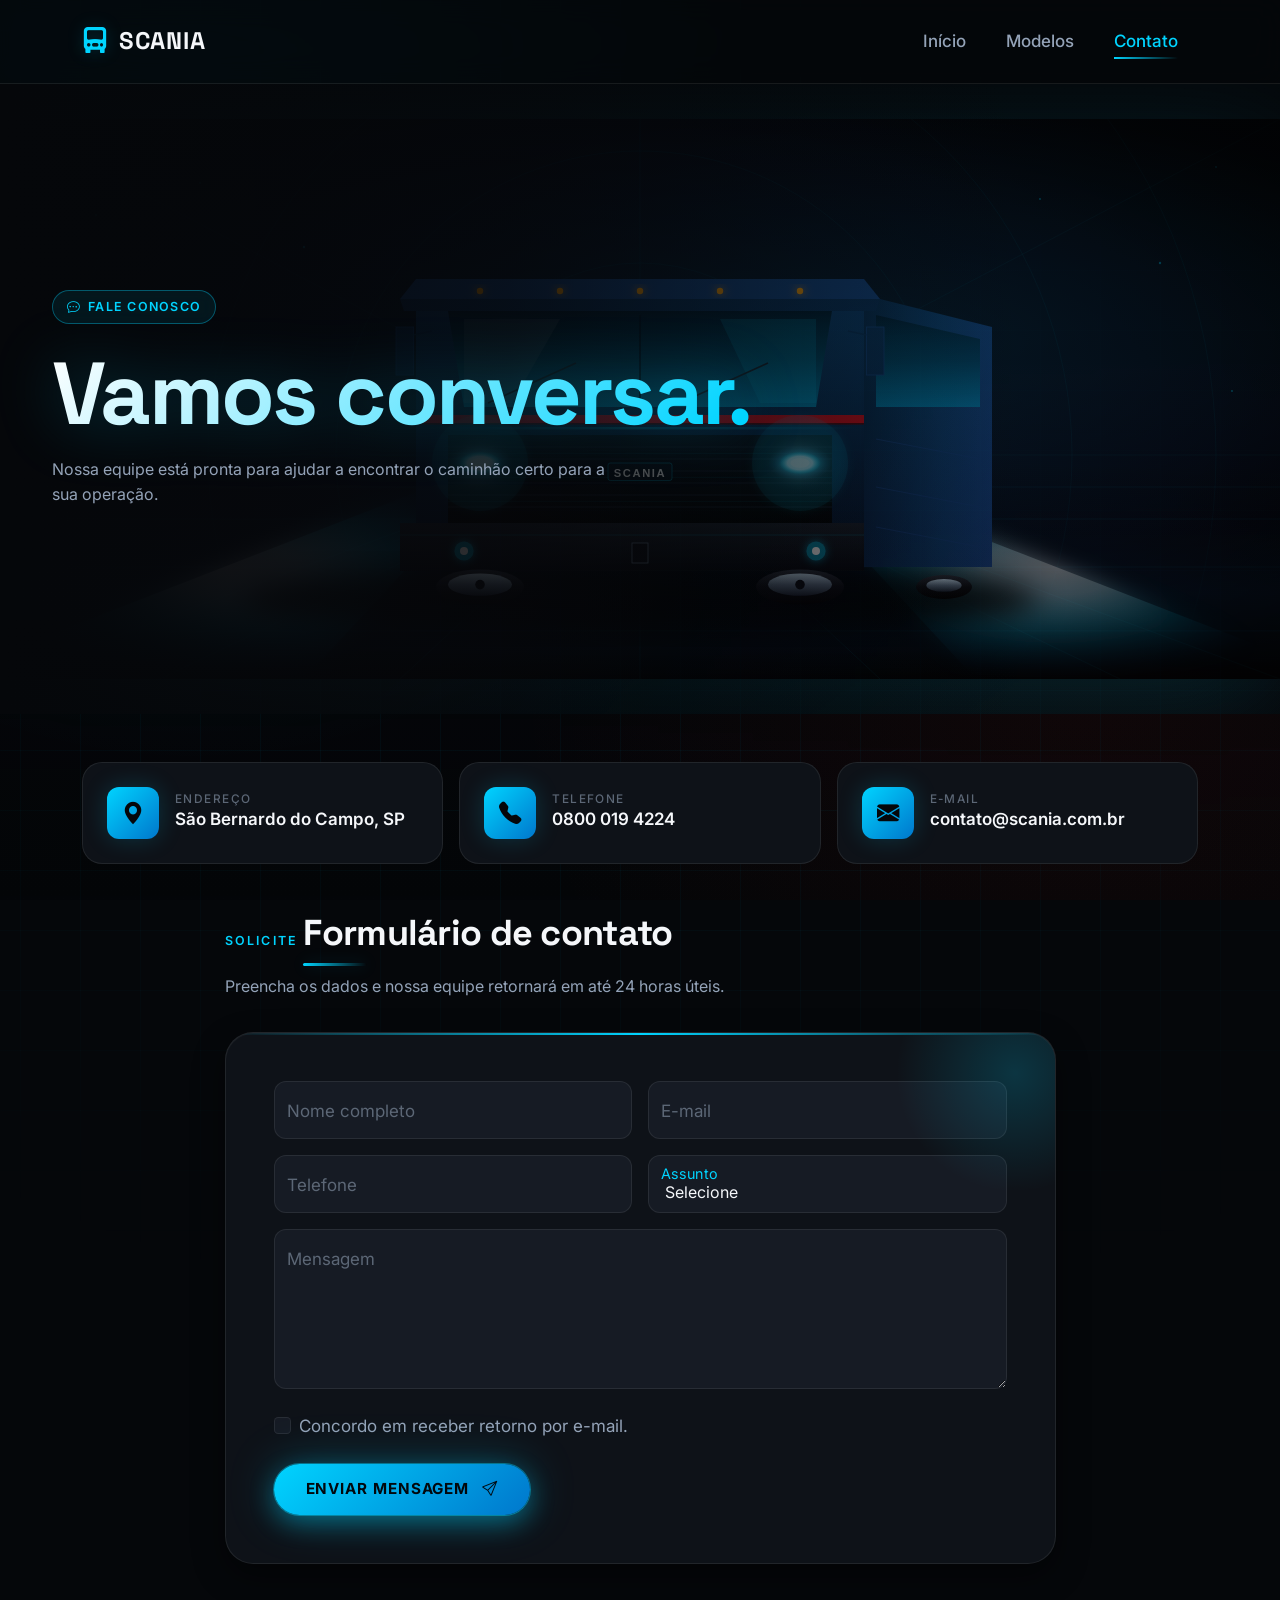
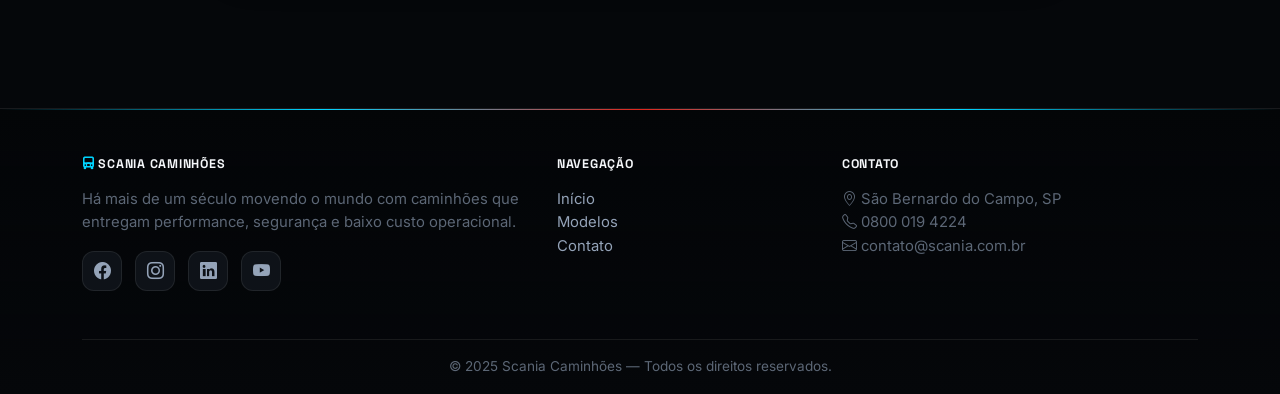
==== commit a930c591: "Redesign completo: tema dark premium preto + azul elétrico - Design system com tokens CSS (paleta da" ====
--- a/contato.html
+++ b/contato.html
@@ -3,20 +3,14 @@
 <head>
   <meta charset="UTF-8">
   <meta name="viewport" content="width=device-width, initial-scale=1.0">
-  <title>Contato Scania</title>
+  <title>Contato — Scania</title>
 
   <link rel="preconnect" href="https://fonts.googleapis.com">
   <link rel="preconnect" href="https://fonts.gstatic.com" crossorigin>
-  <link href="https://fonts.googleapis.com/css2?family=Inter:wght@400;500;600;700&display=swap" rel="stylesheet">
+  <link href="https://fonts.googleapis.com/css2?family=Inter:wght@400;500;600;700&family=Space+Grotesk:wght@500;600;700&display=swap" rel="stylesheet">
 
-  <link
-    href="https://cdn.jsdelivr.net/npm/bootstrap@5.3.3/dist/css/bootstrap.min.css"
-    rel="stylesheet"
-  >
-  <link
-    rel="stylesheet"
-    href="https://cdn.jsdelivr.net/npm/bootstrap-icons@1.11.3/font/bootstrap-icons.css"
-  >
+  <link href="https://cdn.jsdelivr.net/npm/bootstrap@5.3.3/dist/css/bootstrap.min.css" rel="stylesheet">
+  <link rel="stylesheet" href="https://cdn.jsdelivr.net/npm/bootstrap-icons@1.11.3/font/bootstrap-icons.css">
 
   <link rel="stylesheet" href="css/style.css">
 </head>
@@ -24,25 +18,17 @@
 
   <nav class="navbar navbar-expand-lg navbar-dark menu-principal sticky-top">
     <div class="container">
-      <a class="navbar-brand fw-bold" href="index.html">
-        <i class="bi bi-truck-front-fill"></i> Scania
+      <a class="navbar-brand" href="index.html">
+        <i class="bi bi-truck-front-fill"></i> SCANIA
       </a>
-
-      <button class="navbar-toggler" type="button" data-bs-toggle="collapse" data-bs-target="#menuNavegacao" aria-controls="menuNavegacao" aria-expanded="false" aria-label="Alternar navegação">
+      <button class="navbar-toggler" type="button" data-bs-toggle="collapse" data-bs-target="#menuNavegacao">
         <span class="navbar-toggler-icon"></span>
       </button>
-
       <div class="collapse navbar-collapse" id="menuNavegacao">
         <ul class="navbar-nav ms-auto">
-          <li class="nav-item">
-            <a class="nav-link" href="index.html">Início</a>
-          </li>
-          <li class="nav-item">
-            <a class="nav-link" href="produtos.html">Modelos</a>
-          </li>
-          <li class="nav-item">
-            <a class="nav-link active" href="contato.html">Contato</a>
-          </li>
+          <li class="nav-item"><a class="nav-link" href="index.html">Início</a></li>
+          <li class="nav-item"><a class="nav-link" href="produtos.html">Modelos</a></li>
+          <li class="nav-item"><a class="nav-link active" href="contato.html">Contato</a></li>
         </ul>
       </div>
     </div>
@@ -53,99 +39,102 @@
       <span class="badge-line">
         <i class="bi bi-chat-dots"></i> Fale conosco
       </span>
-      <h1 class="m-0">Entre em contato</h1>
-      <p class="m-0">Nossa equipe está pronta para ajudar a encontrar o caminhão certo para o seu negócio.</p>
+      <h1 class="m-0">Vamos conversar.</h1>
+      <p class="m-0">Nossa equipe está pronta para ajudar a encontrar o caminhão certo para a sua operação.</p>
     </div>
   </header>
 
-  <main class="container my-5">
+  <main>
 
-    <section class="row g-3 mb-5 reveal">
-      <div class="col-md-4">
-        <div class="info-card">
-          <div class="icon"><i class="bi bi-geo-alt-fill"></i></div>
-          <div>
-            <h6>Endereço</h6>
-            <p>São Bernardo do Campo, SP</p>
+    <section class="container reveal">
+      <div class="row g-3 mb-5">
+        <div class="col-md-4">
+          <div class="info-card">
+            <div class="icon"><i class="bi bi-geo-alt-fill"></i></div>
+            <div>
+              <h6>Endereço</h6>
+              <p>São Bernardo do Campo, SP</p>
+            </div>
+          </div>
+        </div>
+        <div class="col-md-4">
+          <div class="info-card">
+            <div class="icon"><i class="bi bi-telephone-fill"></i></div>
+            <div>
+              <h6>Telefone</h6>
+              <p>0800 019 4224</p>
+            </div>
+          </div>
+        </div>
+        <div class="col-md-4">
+          <div class="info-card">
+            <div class="icon"><i class="bi bi-envelope-fill"></i></div>
+            <div>
+              <h6>E-mail</h6>
+              <p>contato@scania.com.br</p>
+            </div>
           </div>
         </div>
       </div>
-      <div class="col-md-4">
-        <div class="info-card">
-          <div class="icon"><i class="bi bi-telephone-fill"></i></div>
-          <div>
-            <h6>Telefone</h6>
-            <p>0800 019 4224</p>
-          </div>
-        </div>
-      </div>
-      <div class="col-md-4">
-        <div class="info-card">
-          <div class="icon"><i class="bi bi-envelope-fill"></i></div>
-          <div>
-            <h6>E-mail</h6>
-            <p>contato@scania.com.br</p>
-          </div>
-        </div>
-      </div>
-    </section>
 
-    <section class="row justify-content-center reveal">
-      <div class="col-lg-9">
-        <h2 class="titulo-secao mb-2">Formulário de contato</h2>
-        <p class="subtitulo">Preencha os dados abaixo e nossa equipe retornará em até 24 horas.</p>
+      <div class="row justify-content-center">
+        <div class="col-lg-9">
+          <span class="eyebrow">Solicite</span>
+          <h2 class="titulo-secao mb-2">Formulário de contato</h2>
+          <p class="subtitulo">Preencha os dados e nossa equipe retornará em até 24 horas úteis.</p>
 
-        <form class="card-form p-4 p-md-5">
-          <div class="row g-3">
-            <div class="col-md-6">
-              <div class="form-floating">
-                <input type="text" class="form-control" id="nome" placeholder="Nome">
-                <label for="nome">Nome completo</label>
+          <form class="card-form p-4 p-md-5">
+            <div class="row g-3">
+              <div class="col-md-6">
+                <div class="form-floating">
+                  <input type="text" class="form-control" id="nome" placeholder="Nome">
+                  <label for="nome">Nome completo</label>
+                </div>
+              </div>
+              <div class="col-md-6">
+                <div class="form-floating">
+                  <input type="email" class="form-control" id="email" placeholder="email">
+                  <label for="email">E-mail</label>
+                </div>
+              </div>
+              <div class="col-md-6">
+                <div class="form-floating">
+                  <input type="tel" class="form-control" id="telefone" placeholder="Telefone">
+                  <label for="telefone">Telefone</label>
+                </div>
+              </div>
+              <div class="col-md-6">
+                <div class="form-floating">
+                  <select class="form-select" id="assunto">
+                    <option selected>Selecione</option>
+                    <option value="compra">Compra de caminhão</option>
+                    <option value="pecas">Peças e acessórios</option>
+                    <option value="assistencia">Assistência técnica</option>
+                    <option value="orcamento">Orçamento</option>
+                  </select>
+                  <label for="assunto">Assunto</label>
+                </div>
+              </div>
+              <div class="col-12">
+                <div class="form-floating">
+                  <textarea class="form-control" id="mensagem" placeholder="Mensagem" style="height: 160px;"></textarea>
+                  <label for="mensagem">Mensagem</label>
+                </div>
               </div>
             </div>
-            <div class="col-md-6">
-              <div class="form-floating">
-                <input type="email" class="form-control" id="email" placeholder="email">
-                <label for="email">E-mail</label>
-              </div>
+
+            <div class="form-check my-4">
+              <input class="form-check-input" type="checkbox" id="confirmacao">
+              <label class="form-check-label" for="confirmacao">
+                Concordo em receber retorno por e-mail.
+              </label>
             </div>
-            <div class="col-md-6">
-              <div class="form-floating">
-                <input type="tel" class="form-control" id="telefone" placeholder="Telefone">
-                <label for="telefone">Telefone</label>
-              </div>
-            </div>
-            <div class="col-md-6">
-              <div class="form-floating">
-                <select class="form-select" id="assunto">
-                  <option selected>Selecione uma opção</option>
-                  <option value="compra">Compra de caminhão</option>
-                  <option value="pecas">Peças e acessórios</option>
-                  <option value="assistencia">Assistência técnica</option>
-                  <option value="orcamento">Orçamento</option>
-                </select>
-                <label for="assunto">Assunto</label>
-              </div>
-            </div>
-            <div class="col-12">
-              <div class="form-floating">
-                <textarea class="form-control" id="mensagem" placeholder="Mensagem" style="height: 150px;"></textarea>
-                <label for="mensagem">Mensagem</label>
-              </div>
-            </div>
-          </div>
 
-          <div class="form-check my-4">
-            <input class="form-check-input" type="checkbox" value="" id="confirmacao">
-            <label class="form-check-label" for="confirmacao">
-              Concordo em receber retorno por e-mail.
-            </label>
-          </div>
-
-          <button type="submit" class="btn btn-primary btn-lg">
-            Enviar mensagem <i class="bi bi-send"></i>
-          </button>
-        </form>
+            <button type="submit" class="btn btn-primary">
+              Enviar mensagem <i class="bi bi-send"></i>
+            </button>
+          </form>
+        </div>
       </div>
     </section>
   </main>
@@ -154,13 +143,13 @@
     <div class="container">
       <div class="row g-4 pb-3">
         <div class="col-md-5">
-          <h6><i class="bi bi-truck-front-fill text-warning"></i> Scania Caminhões</h6>
+          <h6><i class="bi bi-truck-front-fill" style="color: var(--accent);"></i> Scania Caminhões</h6>
           <p class="small">Há mais de um século movendo o mundo com caminhões que entregam performance, segurança e baixo custo operacional.</p>
           <div class="social mt-3">
-            <a href="#" aria-label="Facebook"><i class="bi bi-facebook"></i></a>
-            <a href="#" aria-label="Instagram"><i class="bi bi-instagram"></i></a>
-            <a href="#" aria-label="LinkedIn"><i class="bi bi-linkedin"></i></a>
-            <a href="#" aria-label="YouTube"><i class="bi bi-youtube"></i></a>
+            <a href="#"><i class="bi bi-facebook"></i></a>
+            <a href="#"><i class="bi bi-instagram"></i></a>
+            <a href="#"><i class="bi bi-linkedin"></i></a>
+            <a href="#"><i class="bi bi-youtube"></i></a>
           </div>
         </div>
         <div class="col-6 col-md-3">
--- a/css/style.css
+++ b/css/style.css
@@ -1,307 +1,492 @@
+/* ============================================================
+   SCANIA — DARK DESIGN SYSTEM (preto + azul elétrico)
+   ============================================================ */
+
 :root {
-  --scania-deep: #041e42;
-  --scania-blue: #003478;
-  --scania-light: #1e5fbb;
-  --scania-red: #e30613;
-  --scania-gold: #f5b400;
-  --bg-soft: #eef2f8;
-  --text-dark: #0f172a;
-  --text-muted: #64748b;
-  --white: #ffffff;
-  --shadow-sm: 0 6px 18px rgba(4, 30, 66, 0.08);
-  --shadow-md: 0 14px 32px rgba(4, 30, 66, 0.12);
-  --shadow-lg: 0 24px 50px rgba(4, 30, 66, 0.22);
-  --radius-md: 16px;
-  --radius-lg: 22px;
-  --transition: 0.35s cubic-bezier(0.22, 0.61, 0.36, 1);
-}
-
-* {
-  box-sizing: border-box;
-}
-
-html {
-  scroll-behavior: smooth;
-}
+  /* Background tiers */
+  --bg-base:        #05070A;
+  --bg-elevated:    #0E1218;
+  --bg-overlay:     #161B24;
+  --bg-card:        rgba(14, 18, 24, 0.85);
+
+  /* Accents — azul elétrico */
+  --accent:         #00D4FF;
+  --accent-hover:   #38E0FF;
+  --accent-deep:    #0077CC;
+  --accent-dim:     rgba(0, 212, 255, 0.18);
+
+  /* Brand */
+  --brand-blue:     #0B2A4A;
+  --brand-red:      #E1261C;
+  --gold:           #C9A961;
+
+  /* Text */
+  --text-primary:   #F5F7FA;
+  --text-secondary: #94A3B8;
+  --text-muted:     #5C6776;
+
+  /* Borders */
+  --border-subtle:  rgba(255, 255, 255, 0.08);
+  --border-strong:  rgba(0, 212, 255, 0.35);
+  --border-bright:  rgba(0, 212, 255, 0.7);
+
+  /* Typography */
+  --font-sans:      'Inter', sans-serif;
+  --font-display:   'Space Grotesk', 'Inter', sans-serif;
+
+  --fs-hero:   clamp(2.75rem, 6vw + 1rem, 5.5rem);
+  --fs-h1:     clamp(2rem, 3vw + 1rem, 3.25rem);
+  --fs-h2:     clamp(1.5rem, 2vw + 0.75rem, 2.25rem);
+  --fs-body:   clamp(1rem, 0.3vw + 0.9rem, 1.0625rem);
+
+  /* Spacing */
+  --s-1: 4px;  --s-2: 8px;  --s-3: 16px; --s-4: 24px;
+  --s-5: 32px; --s-6: 48px; --s-7: 64px; --s-8: 96px;
+
+  /* Radius */
+  --r-sm: 6px; --r-md: 12px; --r-lg: 20px; --r-xl: 28px; --r-pill: 999px;
+
+  /* Shadows + glows */
+  --shadow-card:  0 1px 0 rgba(255,255,255,0.04) inset,
+                  0 12px 32px rgba(0,0,0,0.45);
+  --shadow-hover: 0 20px 48px rgba(0,0,0,0.6),
+                  0 0 0 1px rgba(0,212,255,0.3);
+  --glow-cta:     0 0 0 1px rgba(0,212,255,0.4),
+                  0 8px 24px rgba(0,212,255,0.35),
+                  0 0 48px rgba(0,212,255,0.25);
+
+  /* Motion */
+  --ease-out:   cubic-bezier(0.22, 1, 0.36, 1);
+  --ease-snap:  cubic-bezier(0.34, 1.56, 0.64, 1);
+  --dur-fast:   160ms;
+  --dur-base:   320ms;
+  --dur-slow:   520ms;
+}
+
+/* ============ RESET ============ */
+* { box-sizing: border-box; }
+
+html { scroll-behavior: smooth; }
 
 body {
   margin: 0;
-  font-family: 'Inter', sans-serif;
-  background: var(--bg-soft);
-  color: var(--text-dark);
+  font-family: var(--font-sans);
+  font-size: var(--fs-body);
+  background: var(--bg-base);
+  color: var(--text-primary);
+  line-height: 1.6;
   -webkit-font-smoothing: antialiased;
   overflow-x: hidden;
 }
 
+/* Pano de fundo global animado — grid sutil + glow flutuante */
+body::before {
+  content: "";
+  position: fixed;
+  inset: 0;
+  background:
+    radial-gradient(circle at 15% 20%, rgba(0, 212, 255, 0.10) 0%, transparent 45%),
+    radial-gradient(circle at 85% 75%, rgba(225, 38, 28, 0.06) 0%, transparent 45%),
+    linear-gradient(180deg, var(--bg-base), #02040680);
+  z-index: -2;
+  pointer-events: none;
+}
+
+body::after {
+  content: "";
+  position: fixed;
+  inset: -50%;
+  background-image:
+    linear-gradient(rgba(0, 212, 255, 0.04) 1px, transparent 1px),
+    linear-gradient(90deg, rgba(0, 212, 255, 0.04) 1px, transparent 1px);
+  background-size: 60px 60px;
+  mask-image: radial-gradient(ellipse at center, black 30%, transparent 70%);
+  -webkit-mask-image: radial-gradient(ellipse at center, black 30%, transparent 70%);
+  z-index: -1;
+  animation: gridDrift 40s linear infinite;
+  pointer-events: none;
+}
+
+@keyframes gridDrift {
+  to { transform: translate(60px, 60px); }
+}
+
 ::selection {
-  background: var(--scania-blue);
-  color: var(--white);
-}
-
-::-webkit-scrollbar {
-  width: 10px;
-}
-::-webkit-scrollbar-track {
-  background: #dde6f1;
-}
+  background: var(--accent);
+  color: var(--bg-base);
+}
+
+::-webkit-scrollbar { width: 10px; }
+::-webkit-scrollbar-track { background: var(--bg-base); }
 ::-webkit-scrollbar-thumb {
-  background: linear-gradient(180deg, var(--scania-blue), var(--scania-deep));
+  background: linear-gradient(180deg, var(--accent), var(--accent-deep));
   border-radius: 10px;
 }
-::-webkit-scrollbar-thumb:hover {
-  background: var(--scania-deep);
+
+/* ============ NAVBAR ============ */
+.menu-principal {
+  background: rgba(5, 7, 10, 0.78);
+  backdrop-filter: blur(14px) saturate(140%);
+  -webkit-backdrop-filter: blur(14px) saturate(140%);
+  border-bottom: 1px solid var(--border-subtle);
+  padding: var(--s-3) 0;
+  transition: background var(--dur-base);
+}
+
+.menu-principal .navbar-brand {
+  font-family: var(--font-display);
+  font-size: 1.5rem;
+  font-weight: 700;
+  letter-spacing: 0.04em;
+  display: inline-flex;
+  align-items: center;
+  gap: 0.6rem;
+  color: var(--text-primary);
+}
+
+.menu-principal .navbar-brand i {
+  color: var(--accent);
+  font-size: 1.6rem;
+  filter: drop-shadow(0 0 8px var(--accent-dim));
+}
+
+.menu-principal .nav-link {
+  position: relative;
+  color: var(--text-secondary) !important;
+  font-weight: 500;
+  padding: var(--s-2) var(--s-3) !important;
+  margin: 0 var(--s-1);
+  transition: color var(--dur-fast);
+}
+
+.menu-principal .nav-link::after {
+  content: "";
+  position: absolute;
+  left: var(--s-3);
+  right: var(--s-3);
+  bottom: 4px;
+  height: 2px;
+  background: linear-gradient(90deg, var(--accent), transparent);
+  transform: scaleX(0);
+  transform-origin: left;
+  transition: transform var(--dur-base) var(--ease-out);
+}
+
+.menu-principal .nav-link:hover,
+.menu-principal .nav-link.active {
+  color: var(--accent) !important;
+}
+
+.menu-principal .nav-link:hover::after,
+.menu-principal .nav-link.active::after {
+  transform: scaleX(1);
 }
 
 /* ============ HERO / TOPO ============ */
 .topo {
   position: relative;
-  color: var(--white);
-  padding: 5rem 0 6rem;
-  background:
-    linear-gradient(120deg, rgba(4, 30, 66, 0.92) 30%, rgba(0, 52, 120, 0.78) 100%),
-    url('https://images.unsplash.com/photo-1601584115197-04ecc0da31d7?w=1800&q=80') center/cover no-repeat;
+  color: var(--text-primary);
+  padding: var(--s-8) 0 var(--s-8);
+  min-height: 70vh;
+  display: flex;
+  align-items: center;
   overflow: hidden;
   isolation: isolate;
+  background:
+    radial-gradient(ellipse 80% 60% at 70% 40%, rgba(0, 212, 255, 0.12), transparent 60%),
+    radial-gradient(ellipse 60% 50% at 20% 80%, rgba(225, 38, 28, 0.08), transparent 60%),
+    linear-gradient(180deg, var(--bg-base), #03050880);
 }
 
 .topo::before {
   content: "";
   position: absolute;
   inset: 0;
-  background:
-    repeating-linear-gradient(
-      135deg,
-      transparent 0 22px,
-      rgba(255, 255, 255, 0.025) 22px 44px
-    );
+  background-image: url('../img/hero-3d.svg');
+  background-position: right center;
+  background-repeat: no-repeat;
+  background-size: contain;
+  opacity: 0.55;
   z-index: -1;
+  filter: drop-shadow(0 30px 60px rgba(0, 212, 255, 0.25));
 }
 
 .topo::after {
   content: "";
   position: absolute;
-  right: -120px;
-  top: -120px;
-  width: 380px;
-  height: 380px;
-  background: radial-gradient(circle, rgba(245, 180, 0, 0.18), transparent 70%);
-  border-radius: 50%;
+  inset: 0;
+  background: linear-gradient(90deg, var(--bg-base) 0%, rgba(5,7,10,0.7) 40%, transparent 80%);
   z-index: -1;
 }
 
-.topo .container {
-  position: relative;
-  z-index: 1;
-}
+.topo .container { position: relative; z-index: 1; max-width: 1200px; }
 
 .topo h1 {
-  font-size: clamp(2rem, 4.5vw, 3.4rem);
+  font-family: var(--font-display);
+  font-size: var(--fs-hero);
   font-weight: 700;
-  letter-spacing: -0.02em;
-  margin-bottom: 0.75rem !important;
-  animation: fadeUp 0.8s var(--transition) both;
+  line-height: 1.05;
+  letter-spacing: -0.03em;
+  margin-bottom: var(--s-3) !important;
+  background: linear-gradient(135deg, #ffffff 0%, var(--accent) 60%, #6fc6ff 100%);
+  -webkit-background-clip: text;
+  background-clip: text;
+  -webkit-text-fill-color: transparent;
+  filter: drop-shadow(0 0 30px rgba(0, 212, 255, 0.25));
+  animation: fadeUp 0.9s var(--ease-out) both;
 }
 
 .topo p {
-  font-size: clamp(1rem, 1.4vw, 1.2rem);
-  color: rgba(255, 255, 255, 0.85);
-  max-width: 600px;
-  animation: fadeUp 0.8s 0.15s var(--transition) both;
+  font-size: clamp(1rem, 1.2vw, 1.2rem);
+  color: var(--text-secondary);
+  max-width: 580px;
+  margin-top: var(--s-3) !important;
+  animation: fadeUp 0.9s 0.15s var(--ease-out) both;
 }
 
 .topo .badge-line {
   display: inline-flex;
   align-items: center;
-  gap: 0.5rem;
-  background: rgba(255, 255, 255, 0.12);
-  border: 1px solid rgba(255, 255, 255, 0.22);
+  gap: var(--s-2);
+  background: rgba(0, 212, 255, 0.08);
+  border: 1px solid var(--border-strong);
+  padding: 6px 14px;
+  border-radius: var(--r-pill);
+  font-size: 0.78rem;
+  font-weight: 600;
+  letter-spacing: 0.1em;
+  text-transform: uppercase;
+  color: var(--accent);
+  margin-bottom: var(--s-4);
   backdrop-filter: blur(8px);
-  padding: 0.4rem 0.95rem;
-  border-radius: 999px;
-  font-size: 0.85rem;
-  font-weight: 600;
-  letter-spacing: 0.05em;
-  text-transform: uppercase;
-  color: var(--scania-gold);
-  margin-bottom: 1.25rem;
-  animation: fadeUp 0.8s var(--transition) both;
-}
-
-.topo .badge-line i {
-  color: var(--scania-gold);
-}
-
-/* ============ NAVBAR ============ */
-.menu-principal {
-  background: rgba(4, 30, 66, 0.96);
-  backdrop-filter: blur(10px);
-  box-shadow: 0 4px 20px rgba(4, 30, 66, 0.18);
-  padding: 0.85rem 0;
-  transition: background var(--transition), box-shadow var(--transition);
-}
-
-.menu-principal .navbar-brand {
-  font-size: 1.45rem;
-  letter-spacing: 0.04em;
-  display: inline-flex;
-  align-items: center;
-  gap: 0.55rem;
-  color: var(--white);
-}
-
-.menu-principal .navbar-brand i {
-  color: var(--scania-gold);
-  font-size: 1.5rem;
-}
-
-.menu-principal .nav-link {
-  position: relative;
-  color: rgba(255, 255, 255, 0.78) !important;
-  font-weight: 500;
-  padding: 0.5rem 1rem !important;
-  margin: 0 0.15rem;
-  transition: color var(--transition);
-}
-
-.menu-principal .nav-link::after {
-  content: "";
-  position: absolute;
-  left: 1rem;
-  right: 1rem;
-  bottom: 0.3rem;
-  height: 2px;
-  background: var(--scania-gold);
-  transform: scaleX(0);
-  transform-origin: left;
-  transition: transform var(--transition);
-}
-
-.menu-principal .nav-link:hover,
-.menu-principal .nav-link.active {
-  color: var(--white) !important;
-}
-
-.menu-principal .nav-link:hover::after,
-.menu-principal .nav-link.active::after {
-  transform: scaleX(1);
+  animation: fadeUp 0.9s var(--ease-out) both;
+}
+
+.topo .badge-line i { color: var(--accent); }
+
+.topo .hero-cta {
+  margin-top: var(--s-5);
+  display: flex;
+  gap: var(--s-3);
+  flex-wrap: wrap;
+  animation: fadeUp 0.9s 0.3s var(--ease-out) both;
 }
 
 /* ============ SEÇÕES ============ */
-main {
-  position: relative;
-}
+main { position: relative; }
+
+section { padding: var(--s-6) 0; }
 
 .titulo-secao {
+  font-family: var(--font-display);
   font-weight: 700;
-  color: var(--scania-deep);
-  font-size: clamp(1.6rem, 2.5vw, 2.1rem);
+  font-size: var(--fs-h2);
+  color: var(--text-primary);
+  letter-spacing: -0.02em;
   position: relative;
   display: inline-block;
-  letter-spacing: -0.01em;
 }
 
 .titulo-secao::after {
   content: "";
   display: block;
-  width: 56px;
-  height: 4px;
-  border-radius: 2px;
-  margin-top: 0.65rem;
-  background: linear-gradient(90deg, var(--scania-red), var(--scania-gold));
+  width: 64px;
+  height: 3px;
+  border-radius: 3px;
+  margin-top: var(--s-2);
+  background: linear-gradient(90deg, var(--accent), transparent);
+  box-shadow: 0 0 16px var(--accent-dim);
+}
+
+.eyebrow {
+  display: inline-block;
+  font-size: 0.78rem;
+  font-weight: 600;
+  letter-spacing: 0.18em;
+  text-transform: uppercase;
+  color: var(--accent);
+  margin-bottom: var(--s-2);
 }
 
 .subtitulo {
-  color: var(--text-muted);
+  color: var(--text-secondary);
   font-size: 1rem;
   max-width: 640px;
-  margin-bottom: 2rem;
+  margin-bottom: var(--s-5);
+}
+
+/* Divisor neon animado */
+.divider-neon {
+  height: 2px;
+  background: linear-gradient(90deg, transparent, var(--accent), transparent);
+  margin: var(--s-7) auto;
+  max-width: 280px;
+  animation: pulseGlow 3s ease-in-out infinite;
+}
+
+@keyframes pulseGlow {
+  0%, 100% { opacity: 0.4; filter: blur(0); }
+  50%      { opacity: 1;   filter: blur(1px); }
 }
 
 /* ============ CARROSSEL ============ */
 #carrosselPrincipal {
-  border-radius: var(--radius-lg);
-  box-shadow: var(--shadow-lg);
+  border-radius: var(--r-xl);
+  overflow: hidden;
+  border: 1px solid var(--border-subtle);
+  background: var(--bg-elevated);
+  box-shadow: var(--shadow-card);
 }
 
 .imagem-carrossel {
   height: 540px;
+  width: 100%;
   object-fit: cover;
-  filter: brightness(0.85);
+  background: var(--bg-base);
 }
 
 .carousel-caption {
   text-align: left;
-  left: 8%;
+  left: 6%;
   right: auto;
-  bottom: 2.5rem;
-  padding: 1.5rem 1.8rem;
-  background: rgba(4, 30, 66, 0.55);
-  backdrop-filter: blur(14px);
-  border-radius: var(--radius-md);
+  bottom: var(--s-5);
+  padding: var(--s-4) var(--s-5);
+  background: rgba(5, 7, 10, 0.7);
+  backdrop-filter: blur(20px) saturate(160%);
+  -webkit-backdrop-filter: blur(20px) saturate(160%);
+  border-radius: var(--r-lg);
+  border: 1px solid var(--border-subtle);
+  border-left: 3px solid var(--accent);
   max-width: 480px;
-  border-left: 4px solid var(--scania-gold);
-  animation: slideInLeft 0.7s var(--transition) both;
+  box-shadow: 0 12px 40px rgba(0,0,0,0.6);
 }
 
 .carousel-caption h5 {
+  font-family: var(--font-display);
   font-size: 1.7rem;
   font-weight: 700;
-  margin-bottom: 0.4rem;
+  margin-bottom: var(--s-1);
+  color: var(--text-primary);
 }
 
 .carousel-caption p {
   margin: 0;
-  color: rgba(255, 255, 255, 0.9);
+  color: var(--text-secondary);
 }
 
 .carousel-indicators {
-  margin-bottom: 1.2rem;
+  margin-bottom: var(--s-4);
 }
 
 .carousel-indicators button {
-  width: 38px !important;
-  height: 4px !important;
-  border-radius: 4px;
-  background: rgba(255, 255, 255, 0.6) !important;
+  width: 40px !important;
+  height: 3px !important;
+  border-radius: 3px;
+  background: rgba(255, 255, 255, 0.25) !important;
   border: none !important;
-  transition: background var(--transition), width var(--transition);
+  transition: all var(--dur-base) var(--ease-out);
 }
 
 .carousel-indicators button.active {
-  background: var(--scania-gold) !important;
-  width: 60px !important;
+  background: var(--accent) !important;
+  width: 64px !important;
+  box-shadow: 0 0 12px var(--accent-dim);
 }
 
 .carousel-control-prev-icon,
 .carousel-control-next-icon {
-  background-color: rgba(4, 30, 66, 0.55);
+  background-color: rgba(0, 212, 255, 0.18);
+  border: 1px solid var(--border-strong);
   border-radius: 50%;
-  padding: 1.5rem;
-  background-size: 50% 50%;
-  transition: background var(--transition);
+  padding: var(--s-4);
+  background-size: 40% 40%;
+  transition: all var(--dur-base);
 }
 
 .carousel-control-prev:hover .carousel-control-prev-icon,
 .carousel-control-next:hover .carousel-control-next-icon {
-  background-color: var(--scania-gold);
-}
-
-/* ============ GALERIA ============ */
+  background-color: var(--accent);
+  box-shadow: 0 0 24px var(--accent);
+}
+
+/* ============ GALERIA — BENTO ============ */
+.bento-grid {
+  display: grid;
+  grid-template-columns: repeat(6, 1fr);
+  gap: var(--s-4);
+}
+
+.bento-item {
+  grid-column: span 2;
+  min-height: 280px;
+}
+
+/* Layout bento variado */
+.bento-item:nth-child(1) { grid-column: span 3; min-height: 340px; }
+.bento-item:nth-child(2) { grid-column: span 3; min-height: 340px; }
+.bento-item:nth-child(3) { grid-column: span 2; }
+.bento-item:nth-child(4) { grid-column: span 2; }
+.bento-item:nth-child(5) { grid-column: span 2; }
+
+@media (max-width: 992px) {
+  .bento-grid { grid-template-columns: repeat(2, 1fr); }
+  .bento-item,
+  .bento-item:nth-child(1),
+  .bento-item:nth-child(2),
+  .bento-item:nth-child(3),
+  .bento-item:nth-child(4),
+  .bento-item:nth-child(5) { grid-column: span 1; min-height: 240px; }
+}
+
+@media (max-width: 576px) {
+  .bento-grid { grid-template-columns: 1fr; }
+}
+
 .card-galeria {
   position: relative;
-  background: var(--white);
-  border-radius: var(--radius-lg);
+  background: var(--bg-elevated);
+  border: 1px solid var(--border-subtle);
+  border-radius: var(--r-lg);
   overflow: hidden;
-  box-shadow: var(--shadow-sm);
-  transition: transform var(--transition), box-shadow var(--transition);
+  transition: transform var(--dur-base) var(--ease-out),
+              box-shadow var(--dur-base),
+              border-color var(--dur-base);
   margin: 0;
   cursor: pointer;
+  height: 100%;
+  display: flex;
+  flex-direction: column;
+  box-shadow: var(--shadow-card);
+}
+
+/* Borda neon animada gradient (mask trick) */
+.card-galeria::before {
+  content: "";
+  position: absolute;
+  inset: 0;
+  border-radius: var(--r-lg);
+  padding: 1px;
+  background: linear-gradient(135deg, var(--accent), transparent 40%, var(--brand-red) 80%, var(--accent));
+  background-size: 200% 200%;
+  -webkit-mask: linear-gradient(#fff 0 0) content-box, linear-gradient(#fff 0 0);
+  -webkit-mask-composite: xor;
+          mask-composite: exclude;
+  opacity: 0;
+  transition: opacity var(--dur-base);
+  pointer-events: none;
+  animation: gradientShift 6s ease infinite;
+}
+
+@keyframes gradientShift {
+  0%, 100% { background-position: 0% 50%; }
+  50%      { background-position: 100% 50%; }
 }
 
 .card-galeria .img-wrap {
   position: relative;
   overflow: hidden;
-  height: 240px;
+  flex: 1;
+  background: linear-gradient(135deg, #0a1525, var(--bg-base));
 }
 
 .card-galeria img {
@@ -309,7 +494,7 @@
   height: 100%;
   object-fit: cover;
   display: block;
-  transition: transform 0.8s var(--transition);
+  transition: transform 0.9s var(--ease-out);
 }
 
 .card-galeria .overlay {
@@ -317,132 +502,157 @@
   inset: 0;
   display: flex;
   align-items: flex-end;
-  justify-content: flex-start;
-  padding: 1.2rem;
-  background: linear-gradient(0deg, rgba(4, 30, 66, 0.85) 0%, rgba(4, 30, 66, 0) 60%);
+  padding: var(--s-4);
+  background: linear-gradient(0deg, rgba(5,7,10,0.92) 0%, rgba(5,7,10,0) 55%);
   opacity: 0;
-  transition: opacity var(--transition);
+  transition: opacity var(--dur-base);
 }
 
 .card-galeria .overlay span {
-  color: var(--white);
+  color: var(--accent);
   font-weight: 600;
   font-size: 0.95rem;
   display: inline-flex;
   align-items: center;
-  gap: 0.4rem;
-  transform: translateY(10px);
-  transition: transform var(--transition);
+  gap: var(--s-2);
+  padding: 8px 14px;
+  border-radius: var(--r-pill);
+  background: rgba(0, 212, 255, 0.12);
+  border: 1px solid var(--border-strong);
+  backdrop-filter: blur(10px);
+  transform: translateY(8px);
+  transition: transform var(--dur-base) var(--ease-out);
 }
 
 .card-galeria figcaption {
-  padding: 1.1rem 1.3rem;
+  padding: var(--s-3) var(--s-4);
   font-weight: 600;
-  background: var(--white);
-  color: var(--text-dark);
-  border-top: 3px solid transparent;
-  transition: border-color var(--transition), color var(--transition);
+  color: var(--text-primary);
+  background: linear-gradient(180deg, transparent, rgba(0, 212, 255, 0.04));
+  border-top: 1px solid var(--border-subtle);
 }
 
 .card-galeria:hover {
-  transform: translateY(-10px);
-  box-shadow: var(--shadow-md);
-}
-
-.card-galeria:hover img {
-  transform: scale(1.12);
-}
-
-.card-galeria:hover .overlay {
-  opacity: 1;
-}
-
-.card-galeria:hover .overlay span {
-  transform: translateY(0);
-}
-
-.card-galeria:hover figcaption {
-  border-color: var(--scania-gold);
-  color: var(--scania-deep);
-}
+  transform: translateY(-6px);
+  box-shadow: var(--shadow-hover);
+}
+
+.card-galeria:hover::before { opacity: 1; }
+.card-galeria:hover img { transform: scale(1.08); }
+.card-galeria:hover .overlay { opacity: 1; }
+.card-galeria:hover .overlay span { transform: translateY(0); }
+.card-galeria:hover figcaption { color: var(--accent); }
 
 /* ============ TABELA ============ */
 .tabela-personalizada {
-  background: var(--white);
-  border-radius: var(--radius-lg);
+  background: var(--bg-elevated);
+  border: 1px solid var(--border-subtle);
+  border-radius: var(--r-lg);
   overflow: hidden;
-  box-shadow: var(--shadow-md);
+  box-shadow: var(--shadow-card);
   margin-bottom: 0;
+  color: var(--text-primary);
 }
 
 .tabela-personalizada thead {
-  background: linear-gradient(135deg, var(--scania-deep), var(--scania-blue));
-  color: var(--white);
+  background: linear-gradient(135deg, var(--brand-blue), #061826);
+  position: relative;
+}
+
+.tabela-personalizada thead::after {
+  content: "";
+  position: absolute;
+  left: 0; right: 0; bottom: 0;
+  height: 1px;
+  background: linear-gradient(90deg, transparent, var(--accent), transparent);
 }
 
 .tabela-personalizada thead th {
   border: none !important;
-  padding: 1.1rem 1.25rem;
+  padding: var(--s-3) var(--s-4);
+  font-weight: 600;
+  font-size: 0.78rem;
+  text-transform: uppercase;
+  letter-spacing: 0.1em;
+  color: var(--accent);
+}
+
+.tabela-personalizada tbody td {
+  padding: var(--s-3) var(--s-4);
+  vertical-align: middle;
+  border-color: var(--border-subtle);
+  background: transparent !important;
+  color: var(--text-primary);
+}
+
+.tabela-personalizada tbody tr {
+  transition: background var(--dur-base);
+}
+
+.tabela-personalizada tbody tr:hover td {
+  background: var(--bg-overlay) !important;
+  color: var(--text-primary);
+}
+
+.tabela-personalizada tbody tr td:first-child {
+  font-family: var(--font-display);
+  font-weight: 700;
+  color: var(--accent);
+  letter-spacing: 0.05em;
+}
+
+.tabela-personalizada tbody tr td:nth-child(2) {
+  font-weight: 600;
+}
+
+.badge-categoria {
+  display: inline-block;
+  padding: 5px 12px;
+  border-radius: var(--r-pill);
+  font-size: 0.74rem;
+  font-weight: 600;
+  letter-spacing: 0.04em;
+  text-transform: uppercase;
+  border: 1px solid currentColor;
+}
+
+.badge-categoria.extra { background: rgba(225, 38, 28, 0.12); color: #ff5a4f; }
+.badge-categoria.semi  { background: rgba(0, 212, 255, 0.12); color: var(--accent); }
+.badge-categoria.medio { background: rgba(201, 169, 97, 0.12); color: var(--gold); }
+
+.estoque-pill {
+  display: inline-flex;
+  align-items: center;
+  gap: 6px;
+  background: rgba(34, 197, 94, 0.12);
+  color: #4ade80;
+  padding: 4px 12px;
+  border-radius: var(--r-sm);
   font-weight: 600;
   font-size: 0.85rem;
-  text-transform: uppercase;
-  letter-spacing: 0.08em;
-}
-
-.tabela-personalizada tbody td {
-  padding: 1rem 1.25rem;
-  vertical-align: middle;
-  border-color: #e6ecf5;
-}
-
-.tabela-personalizada tbody tr {
-  transition: background var(--transition);
-}
-
-.tabela-personalizada tbody tr:hover {
-  background: #f2f6fc !important;
-}
-
-.tabela-personalizada tbody tr td:first-child {
-  font-weight: 700;
-  color: var(--scania-blue);
-}
-
-.tabela-personalizada tbody tr td:nth-child(2) {
-  font-weight: 600;
-}
-
-.badge-categoria {
-  display: inline-block;
-  padding: 0.35rem 0.85rem;
-  border-radius: 999px;
-  font-size: 0.78rem;
-  font-weight: 600;
-  letter-spacing: 0.02em;
-}
-
-.badge-categoria.extra { background: #ffe9ea; color: var(--scania-red); }
-.badge-categoria.semi  { background: #e6efff; color: var(--scania-blue); }
-.badge-categoria.medio { background: #fff5d6; color: #8a6500; }
-
-.estoque-pill {
-  display: inline-block;
-  background: #e8f6ee;
-  color: #1e7d3b;
-  padding: 0.25rem 0.7rem;
-  border-radius: 8px;
-  font-weight: 600;
-  font-size: 0.9rem;
-}
-
-.estoque-pill.baixo { background: #fde8e8; color: #b42323; }
+  border: 1px solid rgba(34, 197, 94, 0.3);
+}
+
+.estoque-pill::before {
+  content: "";
+  width: 6px; height: 6px;
+  border-radius: 50%;
+  background: currentColor;
+  box-shadow: 0 0 8px currentColor;
+}
+
+.estoque-pill.baixo {
+  background: rgba(244, 63, 94, 0.12);
+  color: #f87171;
+  border-color: rgba(244, 63, 94, 0.3);
+}
 
 /* ============ FORMULÁRIO ============ */
 .card-form {
-  background: var(--white);
-  border-radius: var(--radius-lg);
-  box-shadow: var(--shadow-md);
-  border-top: 5px solid var(--scania-blue);
+  background: var(--bg-elevated);
+  border: 1px solid var(--border-subtle);
+  border-radius: var(--r-xl);
+  box-shadow: var(--shadow-card);
   position: relative;
   overflow: hidden;
 }
@@ -450,12 +660,19 @@
 .card-form::before {
   content: "";
   position: absolute;
-  top: -60px;
-  right: -60px;
-  width: 200px;
-  height: 200px;
-  background: radial-gradient(circle, rgba(245, 180, 0, 0.18), transparent 70%);
+  top: 0; left: 0; right: 0;
+  height: 2px;
+  background: linear-gradient(90deg, transparent, var(--accent), transparent);
+}
+
+.card-form::after {
+  content: "";
+  position: absolute;
+  top: -80px; right: -80px;
+  width: 240px; height: 240px;
+  background: radial-gradient(circle, var(--accent-dim), transparent 70%);
   border-radius: 50%;
+  pointer-events: none;
 }
 
 .form-floating > label {
@@ -464,173 +681,276 @@
 
 .form-control,
 .form-select {
-  border-radius: 12px;
+  background: var(--bg-overlay) !important;
+  border: 1px solid var(--border-subtle);
+  border-radius: var(--r-md);
   padding: 0.95rem 1rem;
-  border: 1.5px solid #dde4ee;
-  transition: border-color var(--transition), box-shadow var(--transition);
-}
+  color: var(--text-primary) !important;
+  transition: border-color var(--dur-base), box-shadow var(--dur-base), background var(--dur-base);
+}
+
+.form-control::placeholder { color: var(--text-muted); }
 
 .form-control:focus,
 .form-select:focus {
-  border-color: var(--scania-blue);
-  box-shadow: 0 0 0 4px rgba(0, 52, 120, 0.12);
+  background: var(--bg-overlay) !important;
+  border-color: var(--accent);
+  box-shadow: 0 0 0 4px var(--accent-dim);
+  color: var(--text-primary) !important;
+}
+
+.form-floating > label::after {
+  background: transparent !important;
+}
+
+.form-floating > .form-control:focus ~ label,
+.form-floating > .form-control:not(:placeholder-shown) ~ label,
+.form-floating > .form-select ~ label {
+  color: var(--accent);
+}
+
+.form-check-input {
+  background-color: var(--bg-overlay);
+  border-color: var(--border-subtle);
 }
 
 .form-check-input:checked {
-  background-color: var(--scania-blue);
-  border-color: var(--scania-blue);
-}
-
+  background-color: var(--accent);
+  border-color: var(--accent);
+}
+
+.form-check-label { color: var(--text-secondary); }
+
+/* ============ BOTÕES ============ */
 .btn-primary {
-  background: linear-gradient(135deg, var(--scania-blue), var(--scania-deep));
+  background: linear-gradient(135deg, var(--accent) 0%, var(--accent-deep) 100%);
   border: none;
-  padding: 0.85rem 2rem;
-  font-weight: 600;
-  letter-spacing: 0.03em;
-  border-radius: 12px;
+  color: #02080d;
+  padding: 14px 32px;
+  font-weight: 700;
+  font-size: 0.95rem;
+  letter-spacing: 0.06em;
+  text-transform: uppercase;
+  border-radius: var(--r-pill);
   position: relative;
   overflow: hidden;
-  transition: transform var(--transition), box-shadow var(--transition);
-  box-shadow: 0 8px 20px rgba(0, 52, 120, 0.28);
+  transition: all var(--dur-base) var(--ease-out);
+  box-shadow: var(--glow-cta);
 }
 
 .btn-primary::before {
   content: "";
   position: absolute;
-  top: 0;
-  left: -120%;
-  width: 100%;
-  height: 100%;
-  background: linear-gradient(120deg, transparent, rgba(255, 255, 255, 0.35), transparent);
+  top: 0; left: -120%;
+  width: 100%; height: 100%;
+  background: linear-gradient(120deg, transparent, rgba(255, 255, 255, 0.45), transparent);
   transition: left 0.7s ease;
 }
 
 .btn-primary:hover {
   transform: translateY(-2px);
-  box-shadow: 0 14px 30px rgba(0, 52, 120, 0.35);
-  background: linear-gradient(135deg, var(--scania-deep), var(--scania-blue));
-}
-
-.btn-primary:hover::before {
-  left: 120%;
-}
-
-.btn-primary i {
-  margin-left: 0.4rem;
-}
-
-/* ============ INFO CARDS (contato) ============ */
+  filter: brightness(1.15);
+  color: #02080d;
+  box-shadow:
+    0 0 0 1px var(--accent),
+    0 12px 32px rgba(0, 212, 255, 0.45),
+    0 0 60px rgba(0, 212, 255, 0.3);
+}
+
+.btn-primary:hover::before { left: 120%; }
+
+.btn-primary i { margin-left: var(--s-2); }
+
+.btn-ghost {
+  background: transparent;
+  border: 1px solid var(--border-strong);
+  color: var(--text-primary);
+  padding: 14px 32px;
+  font-weight: 600;
+  font-size: 0.95rem;
+  letter-spacing: 0.06em;
+  text-transform: uppercase;
+  border-radius: var(--r-pill);
+  transition: all var(--dur-base) var(--ease-out);
+}
+
+.btn-ghost:hover {
+  background: rgba(0, 212, 255, 0.08);
+  border-color: var(--accent);
+  color: var(--accent);
+  box-shadow: 0 0 24px var(--accent-dim);
+}
+
+/* ============ INFO CARDS ============ */
 .info-card {
-  background: var(--white);
-  border-radius: var(--radius-md);
-  padding: 1.25rem 1.3rem;
-  box-shadow: var(--shadow-sm);
+  background: var(--bg-elevated);
+  border: 1px solid var(--border-subtle);
+  border-radius: var(--r-lg);
+  padding: var(--s-4);
   display: flex;
   align-items: center;
-  gap: 0.9rem;
-  transition: transform var(--transition), box-shadow var(--transition);
+  gap: var(--s-3);
+  transition: all var(--dur-base) var(--ease-out);
   height: 100%;
+  position: relative;
+  overflow: hidden;
+}
+
+.info-card::before {
+  content: "";
+  position: absolute;
+  inset: 0;
+  border-radius: var(--r-lg);
+  padding: 1px;
+  background: linear-gradient(135deg, var(--accent), transparent);
+  -webkit-mask: linear-gradient(#fff 0 0) content-box, linear-gradient(#fff 0 0);
+  -webkit-mask-composite: xor;
+          mask-composite: exclude;
+  opacity: 0;
+  transition: opacity var(--dur-base);
 }
 
 .info-card:hover {
   transform: translateY(-4px);
-  box-shadow: var(--shadow-md);
-}
+  box-shadow: var(--shadow-hover);
+}
+
+.info-card:hover::before { opacity: 1; }
 
 .info-card .icon {
-  width: 48px;
-  height: 48px;
-  border-radius: 12px;
-  background: linear-gradient(135deg, var(--scania-blue), var(--scania-deep));
-  color: var(--white);
+  width: 52px; height: 52px;
+  border-radius: var(--r-md);
+  background: linear-gradient(135deg, var(--accent), var(--accent-deep));
+  color: var(--bg-base);
   display: grid;
   place-items: center;
-  font-size: 1.3rem;
+  font-size: 1.4rem;
   flex-shrink: 0;
+  box-shadow: 0 0 24px var(--accent-dim);
 }
 
 .info-card h6 {
   margin: 0;
-  font-size: 0.78rem;
+  font-size: 0.74rem;
   text-transform: uppercase;
-  letter-spacing: 0.08em;
+  letter-spacing: 0.12em;
   color: var(--text-muted);
 }
 
 .info-card p {
   margin: 0;
   font-weight: 600;
-  color: var(--text-dark);
+  color: var(--text-primary);
+}
+
+/* ============ STATS / FEATURES ============ */
+.stat-card {
+  background: var(--bg-elevated);
+  border: 1px solid var(--border-subtle);
+  border-radius: var(--r-lg);
+  padding: var(--s-5);
+  text-align: center;
+  transition: all var(--dur-base);
+  height: 100%;
+}
+
+.stat-card:hover {
+  border-color: var(--border-strong);
+  transform: translateY(-4px);
+}
+
+.stat-card .stat-num {
+  font-family: var(--font-display);
+  font-size: clamp(2rem, 4vw, 3rem);
+  font-weight: 700;
+  background: linear-gradient(135deg, var(--accent), #ffffff);
+  -webkit-background-clip: text;
+  background-clip: text;
+  -webkit-text-fill-color: transparent;
+  line-height: 1;
+  display: block;
+  margin-bottom: var(--s-2);
+}
+
+.stat-card .stat-label {
+  font-size: 0.85rem;
+  text-transform: uppercase;
+  letter-spacing: 0.1em;
+  color: var(--text-secondary);
 }
 
 /* ============ RODAPÉ ============ */
 .rodape {
-  background: linear-gradient(135deg, var(--scania-deep), #02132a);
-  color: rgba(255, 255, 255, 0.78);
-  margin-top: 80px;
-  padding-top: 3rem;
+  background: linear-gradient(180deg, #02040680, var(--bg-base));
+  border-top: 1px solid var(--border-subtle);
+  color: var(--text-secondary);
+  margin-top: var(--s-8);
+  padding-top: var(--s-6);
   position: relative;
 }
 
 .rodape::before {
   content: "";
-  display: block;
-  height: 4px;
-  background: linear-gradient(90deg, var(--scania-red), var(--scania-gold), var(--scania-blue));
-  position: absolute;
-  top: 0;
-  left: 0;
-  right: 0;
+  position: absolute;
+  top: 0; left: 0; right: 0;
+  height: 1px;
+  background: linear-gradient(90deg, transparent, var(--accent), var(--brand-red), var(--accent), transparent);
 }
 
 .rodape h6 {
-  color: var(--white);
+  color: var(--text-primary);
+  font-family: var(--font-display);
   font-weight: 700;
-  letter-spacing: 0.04em;
+  letter-spacing: 0.06em;
   text-transform: uppercase;
-  font-size: 0.85rem;
-  margin-bottom: 1rem;
+  font-size: 0.78rem;
+  margin-bottom: var(--s-3);
 }
 
 .rodape a {
-  color: rgba(255, 255, 255, 0.72);
+  color: var(--text-secondary);
   text-decoration: none;
-  transition: color var(--transition);
+  transition: color var(--dur-fast);
 }
 
 .rodape a:hover {
-  color: var(--scania-gold);
-}
+  color: var(--accent);
+}
+
+.rodape .small { color: var(--text-muted); }
 
 .rodape .social a {
   display: inline-grid;
   place-items: center;
-  width: 38px;
-  height: 38px;
-  border-radius: 10px;
-  background: rgba(255, 255, 255, 0.06);
-  margin-right: 0.5rem;
-  transition: background var(--transition), transform var(--transition);
+  width: 40px; height: 40px;
+  border-radius: var(--r-md);
+  background: var(--bg-elevated);
+  border: 1px solid var(--border-subtle);
+  margin-right: var(--s-2);
+  transition: all var(--dur-base) var(--ease-out);
+  color: var(--text-secondary);
 }
 
 .rodape .social a:hover {
-  background: var(--scania-gold);
-  color: var(--scania-deep);
+  background: var(--accent);
+  color: var(--bg-base);
+  border-color: var(--accent);
   transform: translateY(-3px);
+  box-shadow: 0 0 20px var(--accent-dim);
 }
 
 .rodape-base {
-  border-top: 1px solid rgba(255, 255, 255, 0.08);
-  padding: 1rem 0;
-  margin-top: 2.5rem;
-  font-size: 0.88rem;
+  border-top: 1px solid var(--border-subtle);
+  padding: var(--s-3) 0;
+  margin-top: var(--s-5);
+  font-size: 0.85rem;
   text-align: center;
-  color: rgba(255, 255, 255, 0.55);
-}
-
-/* ============ ANIMAÇÕES ============ */
+  color: var(--text-muted);
+}
+
+/* ============ ANIMAÇÕES UTIL ============ */
 @keyframes fadeUp {
-  from { opacity: 0; transform: translateY(24px); }
+  from { opacity: 0; transform: translateY(28px); }
   to   { opacity: 1; transform: translateY(0); }
 }
 
@@ -639,19 +959,21 @@
   to   { opacity: 1; transform: translateX(0); }
 }
 
-.reveal {
-  animation: fadeUp 0.7s var(--transition) both;
-}
+.reveal { animation: fadeUp 0.8s var(--ease-out) both; }
+.reveal-delay-1 { animation-delay: 0.1s; }
+.reveal-delay-2 { animation-delay: 0.2s; }
+.reveal-delay-3 { animation-delay: 0.3s; }
 
 /* ============ RESPONSIVO ============ */
 @media (max-width: 768px) {
-  .topo { padding: 3rem 0 4rem; }
-  .imagem-carrossel { height: 320px; }
+  .topo { padding: var(--s-7) 0; min-height: auto; }
+  .topo::before { opacity: 0.18; background-position: center bottom; }
+  .imagem-carrossel { height: 360px; }
   .carousel-caption {
-    left: 5%;
-    right: 5%;
-    bottom: 1rem;
-    padding: 1rem 1.2rem;
+    left: 4%; right: 4%;
+    bottom: var(--s-3);
+    padding: var(--s-3);
   }
   .carousel-caption h5 { font-size: 1.2rem; }
-}
+  section { padding: var(--s-5) 0; }
+}
